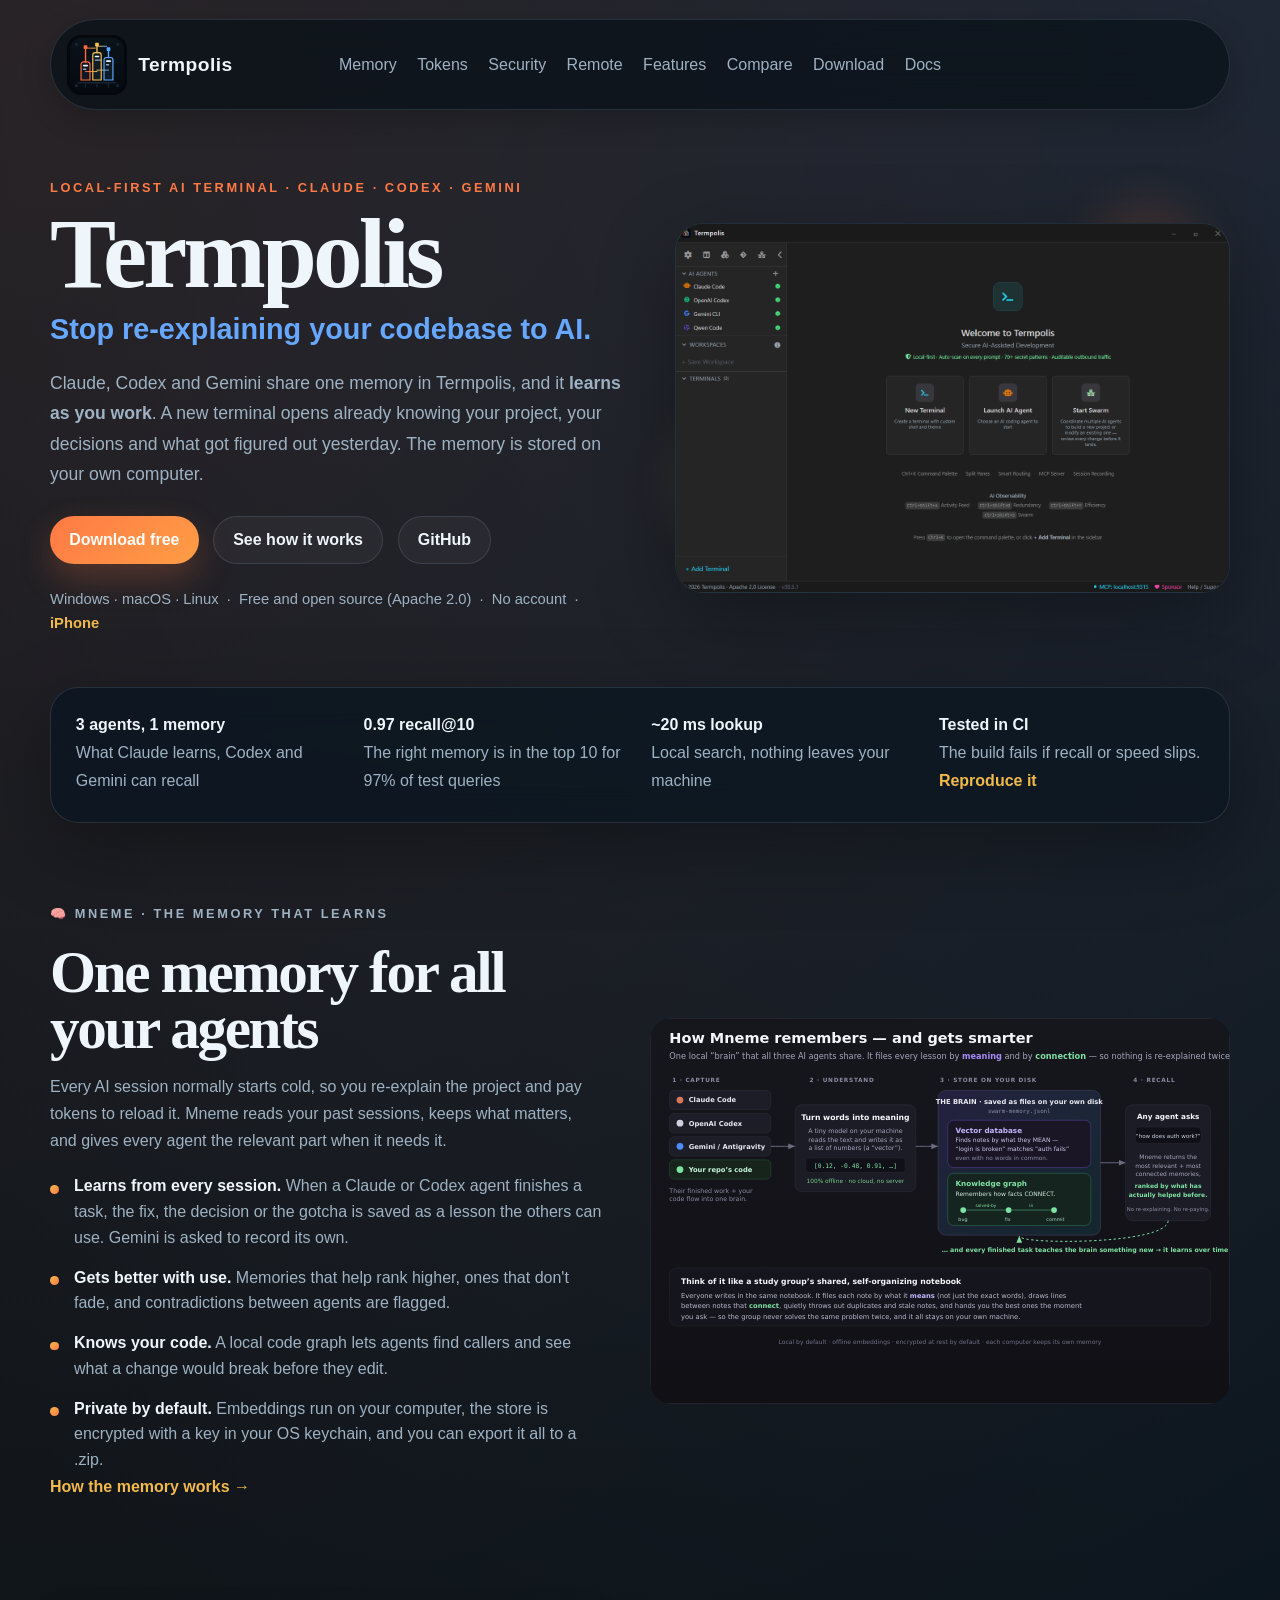
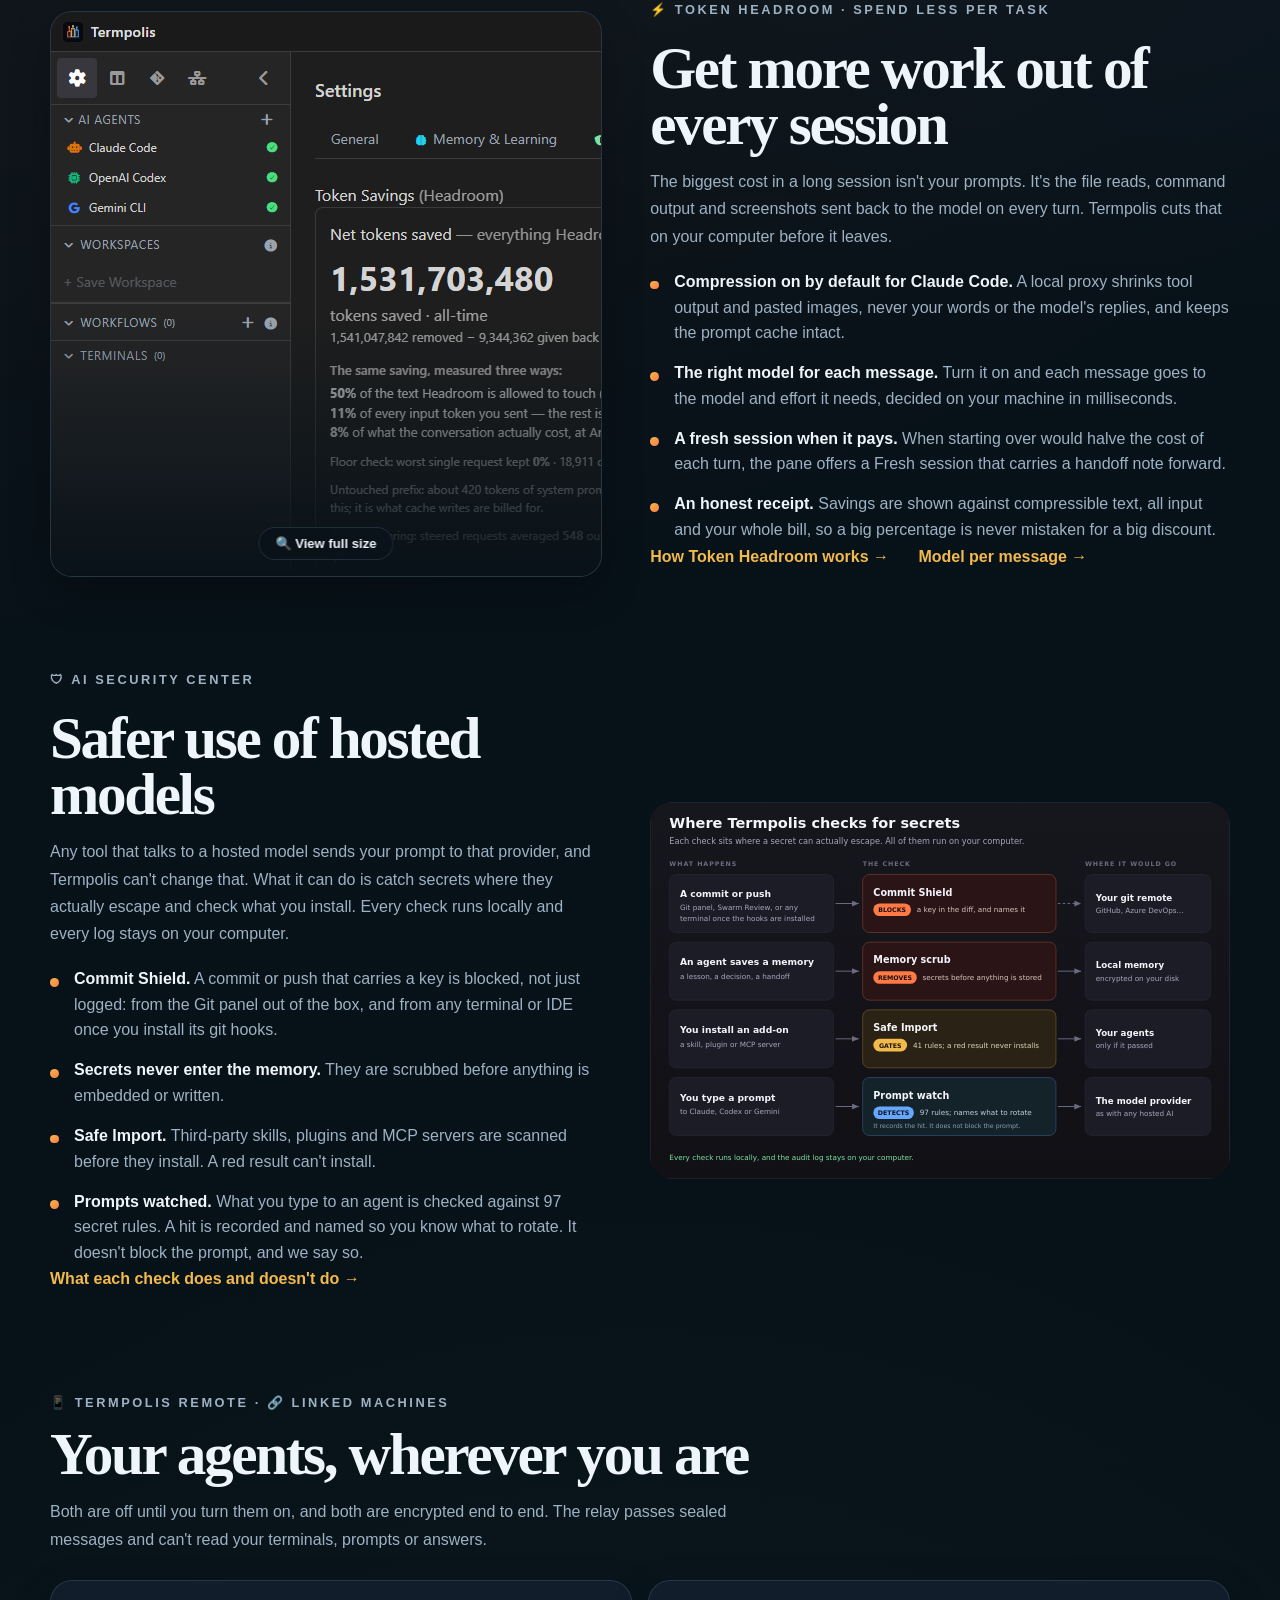
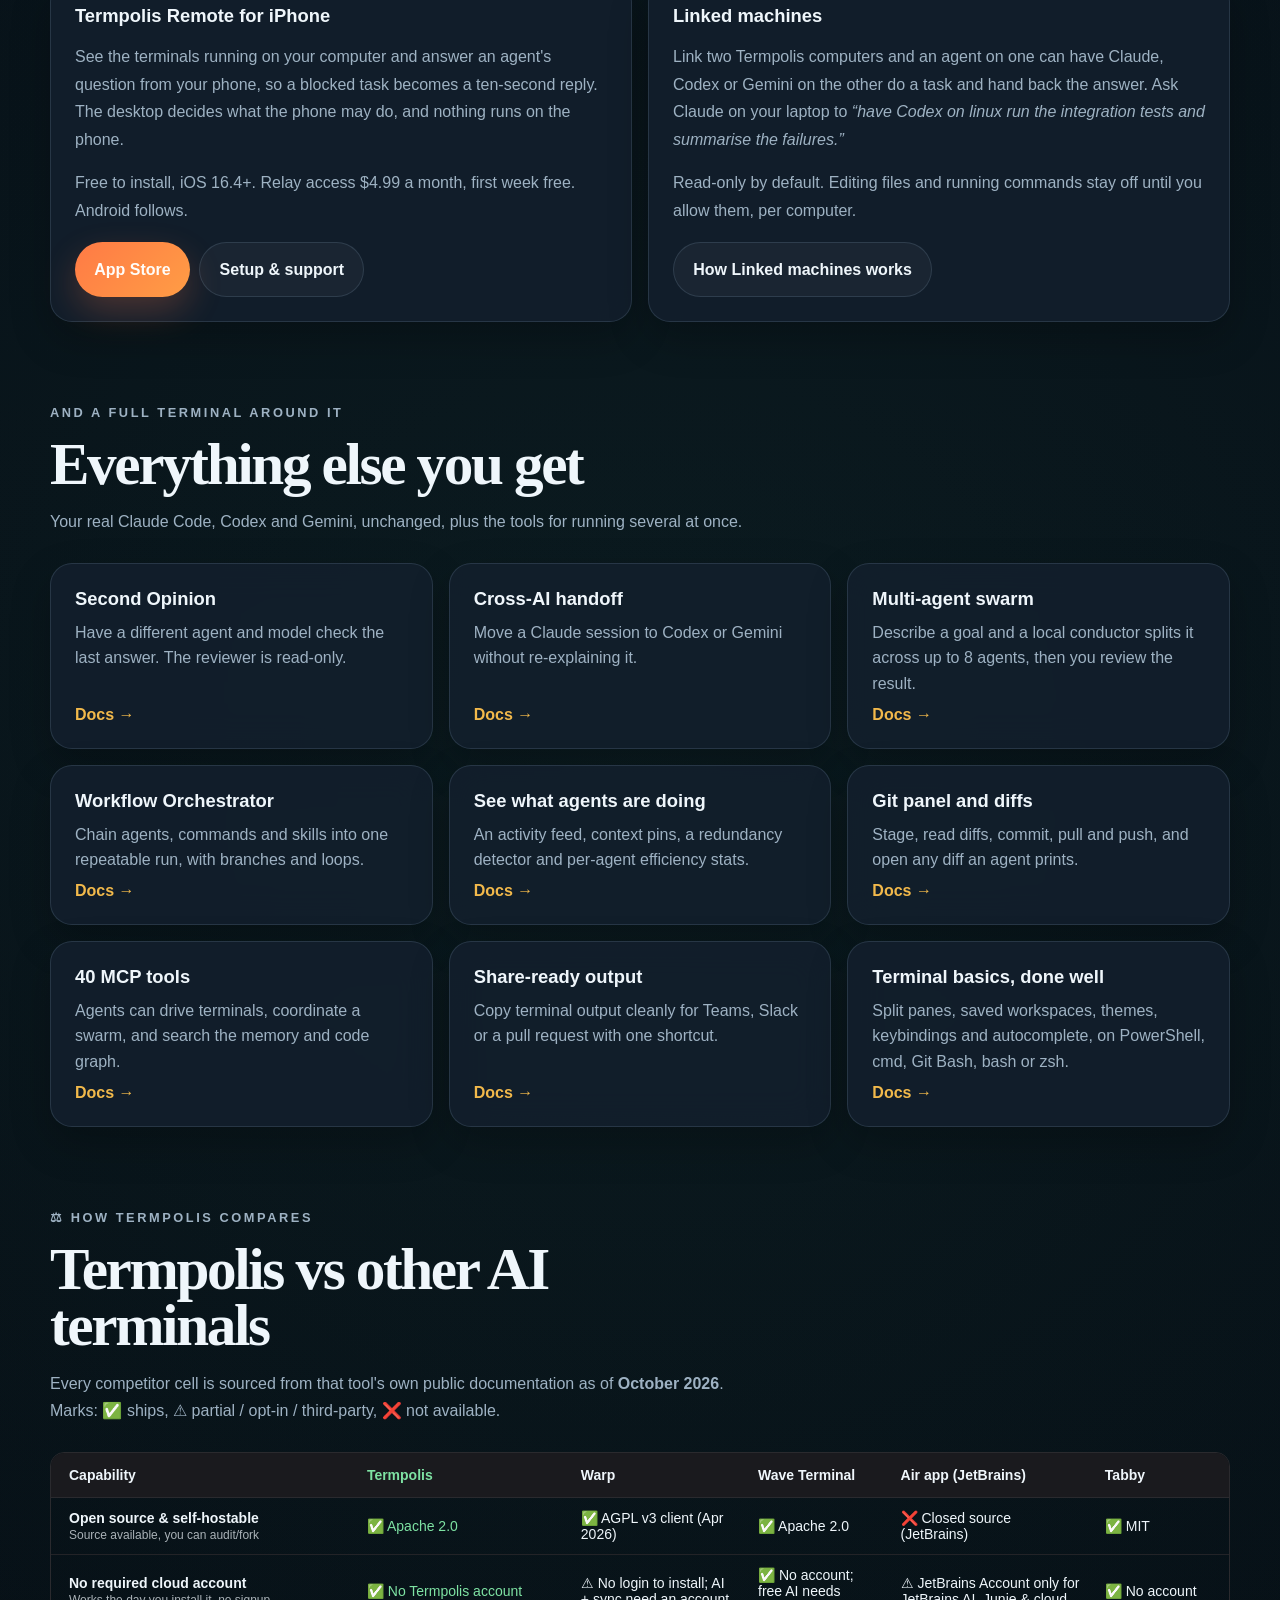
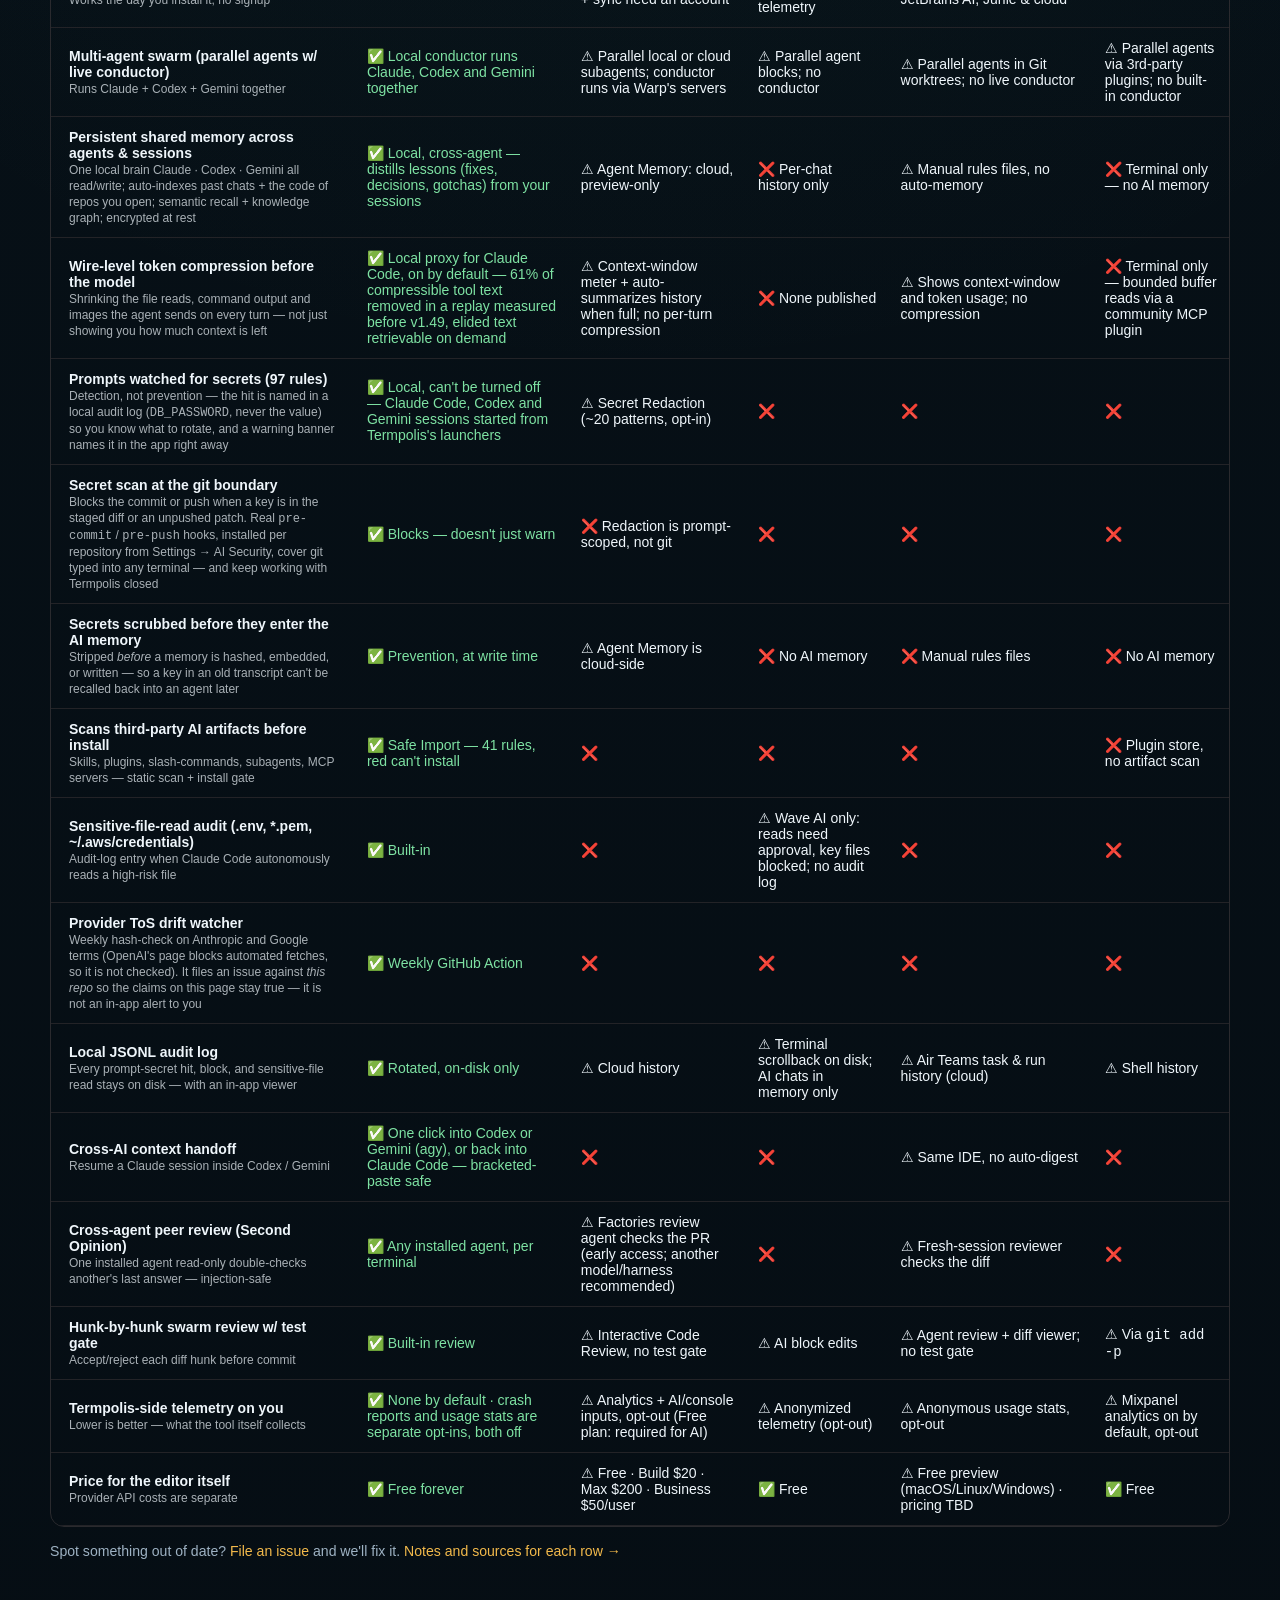
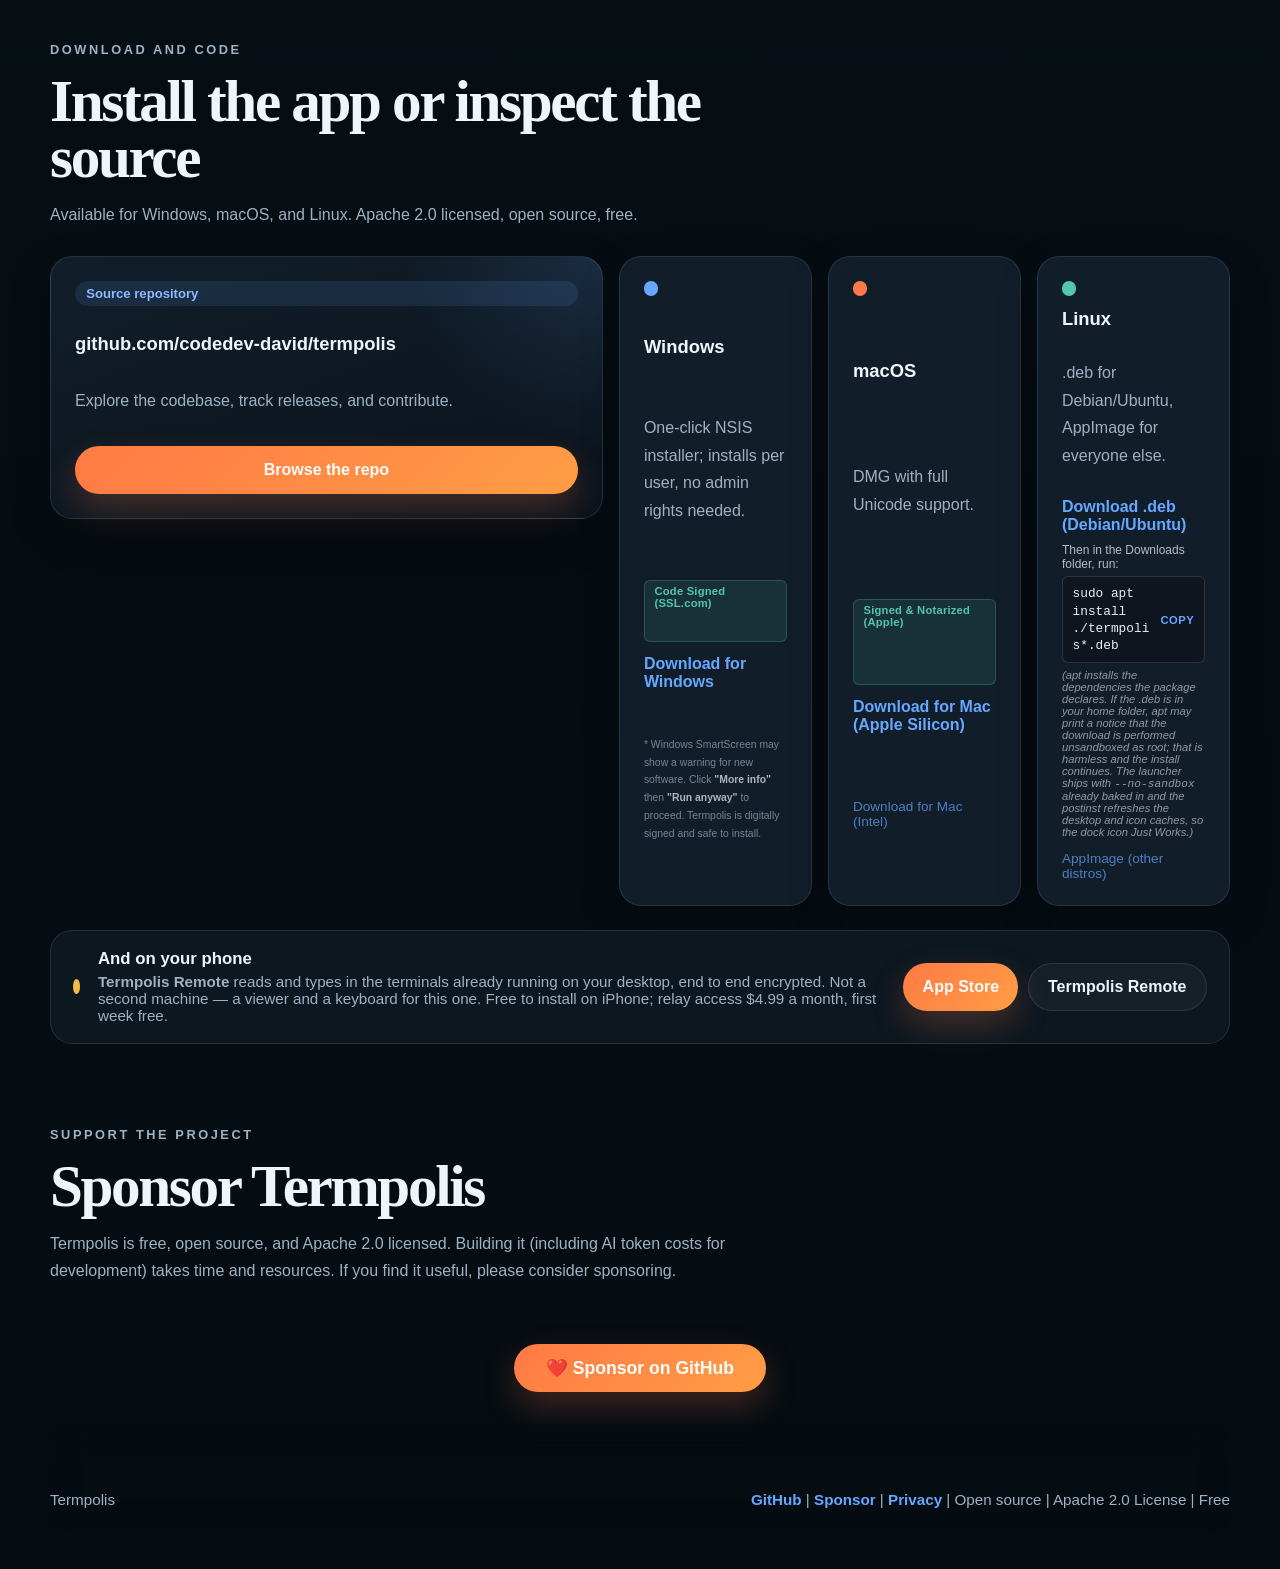
==== index.html @ 949e5d6c "Header: centre the 8 nav links in the pill instead of bunching them right The tight 15px/0.6rem sizi" ====
<!DOCTYPE html>
<html lang="en">
<head>
  <meta charset="UTF-8">
  <meta name="viewport" content="width=device-width, initial-scale=1.0">
  <title>Termpolis — One AI memory that learns, shared by Claude, Codex, and Gemini</title>
  <meta
    name="description"
    content="The local-first multi-agent terminal for Claude, Codex, and Gemini — one shared memory that learns as you work, Second Opinion cross-agent review, and a security perimeter around the hosted-model path. Free for Windows, macOS, and Linux."
  >
  <meta name="keywords" content="AI terminal, multi-agent AI, shared AI memory, agent memory that learns, cross-agent memory, Second Opinion AI review, Claude Code terminal, Codex, Gemini, MCP server, swarm orchestration, AI developer tools, secret scanner, prompt secret detection, commit secret shield, pre-commit secret hook, Safe Import, MCP server scanner, skill supply chain security, local-first AI">
  <meta name="author" content="Termpolis">
  <link rel="canonical" href="https://termpolis.com/">
  <link rel="icon" type="image/svg+xml" href="logo-termpolis-titlebar.svg">
  <link rel="shortcut icon" href="logo-termpolis-titlebar.svg">

  <!-- Open Graph / LinkedIn / Facebook / Discord / Slack -->
  <meta property="og:type" content="website">
  <meta property="og:site_name" content="Termpolis">
  <meta property="og:url" content="https://termpolis.com/">
  <meta property="og:title" content="Termpolis — One AI memory that learns, shared by Claude, Codex, and Gemini">
  <meta property="og:description" content="The local-first multi-agent terminal for Claude, Codex, and Gemini — one shared memory that learns as you work, Second Opinion cross-agent review, and a security perimeter around the hosted-model path. Free for Windows, macOS, and Linux.">
  <meta property="og:image" content="https://termpolis.com/assets/screenshot-welcome.png">
  <meta property="og:image:width" content="1368">
  <meta property="og:image:height" content="912">
  <meta property="og:image:alt" content="Termpolis welcome screen with AI agents, workspaces, and swarm controls.">
  <meta property="og:locale" content="en_US">

  <!-- Twitter / X -->
  <meta name="twitter:card" content="summary_large_image">
  <meta name="twitter:title" content="Termpolis — One AI memory that learns, shared by Claude, Codex, and Gemini">
  <meta name="twitter:description" content="The local-first multi-agent terminal where Claude, Codex, and Gemini share one memory that learns as you work — with Second Opinion cross-agent review and a hosted-model security perimeter.">
  <meta name="twitter:image" content="https://termpolis.com/assets/screenshot-welcome.png">
  <meta name="twitter:image:alt" content="Termpolis welcome screen with AI agents, workspaces, and swarm controls.">

  <!-- Structured data: SoftwareApplication -->
  <script type="application/ld+json">
  {
    "@context": "https://schema.org",
    "@type": "SoftwareApplication",
    "name": "Termpolis",
    "description": "The local-first multi-agent terminal for Claude, Codex, and Gemini: one shared memory brain that learns as you work, Second Opinion cross-agent review, an MCP server, and a security perimeter around the hosted-model path — every Claude, Codex, and Gemini prompt you type watched against 97 secret rules (detection, with the leak named in a local audit log so you know what to rotate), a Commit Shield that blocks a commit or push carrying a key, Safe Import static-scanning third-party skills, plugins and MCP servers before they install, secrets scrubbed out of the AI memory before it is written, and an audit-log entry when Claude Code reads a sensitive file.",
    "url": "https://termpolis.com/",
    "applicationCategory": "DeveloperApplication",
    "operatingSystem": "Windows, macOS, Linux",
    "softwareVersion": "1.59.0",
    "offers": {
      "@type": "Offer",
      "price": "0",
      "priceCurrency": "USD"
    },
    "license": "https://www.apache.org/licenses/LICENSE-2.0",
    "downloadUrl": "https://github.com/codedev-david/termpolis/releases/latest",
    "codeRepository": "https://github.com/codedev-david/termpolis",
    "author": {
      "@type": "Organization",
      "name": "Termpolis"
    },
    "image": "https://termpolis.com/assets/screenshot-welcome.png"
  }
  </script>

  <link rel="stylesheet" href="styles.css?v=20261111a">

  <!-- Cloudflare Web Analytics -->
  <script defer src='https://static.cloudflareinsights.com/beacon.min.js' data-cf-beacon='{"token": "69e1842746294b5bbb72378c748cb522"}'></script>
  <!-- End Cloudflare Web Analytics -->
</head>
<body>
  <div class="page-shell">
    <header class="site-header">
      <a class="brand" href="#top" aria-label="Termpolis home">
        <img class="brand-logo" src="logo-termpolis.svg" alt="Termpolis logo">
        <span class="brand-text">Termpolis</span>
      </a>
      <nav class="site-nav" aria-label="Primary">
        <a href="#memory">Memory</a>
        <a href="#headroom">Tokens</a>
        <a href="#security">Security</a>
        <a href="#remote">Remote</a>
        <a href="#features">Features</a>
        <a href="#compare">Compare</a>
        <a href="#downloads">Download</a>
        <a href="docs.html">Docs</a>
      </nav>
    </header>

    <main id="top">
      <section class="hero reveal">
        <div class="hero-copy">
          <p class="eyebrow">Local-first AI terminal · Claude · Codex · Gemini</p>
          <h1>Termpolis</h1>
          <p class="tagline">Stop re-explaining your codebase to AI.</p>
          <p class="hero-text">
            Claude, Codex and Gemini share one memory in Termpolis, and it <strong>learns as you work</strong>.
            A new terminal opens already knowing your project, your decisions and what got figured out
            yesterday. The memory is stored on your own computer.
          </p>
          <div class="hero-actions">
            <a class="button" href="#downloads">Download free</a>
            <a class="button button-secondary" href="#memory">See how it works</a>
            <a class="button button-ghost" href="https://github.com/codedev-david/termpolis" target="_blank" rel="noreferrer">GitHub</a>
          </div>
          <p class="hero-meta">Windows · macOS · Linux &nbsp;·&nbsp; Free and open source (Apache 2.0) &nbsp;·&nbsp; No account &nbsp;·&nbsp; <a href="#remote">iPhone</a></p>
        </div>

        <div class="hero-visual" aria-hidden="true">
          <div class="orb orb-coral"></div>
          <div class="orb orb-gold"></div>
          <figure class="product-shot hero-shot">
            <img src="assets/screenshot-welcome.png" alt="Termpolis welcome screen with AI agents and swarm.">
          </figure>
        </div>
      </section>

      <section id="proof" class="stats stats-4 reveal" aria-label="Measured results">
        <article>
          <strong>3 agents, 1 memory</strong>
          <span>What Claude learns, Codex and Gemini can recall</span>
        </article>
        <article>
          <strong>0.97 recall@10</strong>
          <span>The right memory is in the top 10 for 97% of test queries</span>
        </article>
        <article>
          <strong>~20&nbsp;ms lookup</strong>
          <span>Local search, nothing leaves your machine</span>
        </article>
        <article>
          <strong>Tested in CI</strong>
          <span>The build fails if recall or speed slips. <a href="docs.html#proof">Reproduce it</a></span>
        </article>
      </section>

      <!-- PILLAR 1: MEMORY -->
      <section id="memory" class="section reveal">
        <div class="pillar">
          <div class="pillar-copy">
            <p class="eyebrow">🧠 Mneme · the memory that learns</p>
            <h2>One memory for all your agents</h2>
            <p>
              Every AI session normally starts cold, so you re-explain the project and pay tokens to
              reload it. Mneme reads your past sessions, keeps what matters, and gives every agent the
              relevant part when it needs it.
            </p>
            <ul class="detail-list">
              <li><strong>Learns from every session.</strong> When a Claude or Codex agent finishes a task, the fix, the decision or the gotcha is saved as a lesson the others can use. Gemini is asked to record its own.</li>
              <li><strong>Gets better with use.</strong> Memories that help rank higher, ones that don't fade, and contradictions between agents are flagged.</li>
              <li><strong>Knows your code.</strong> A local code graph lets agents find callers and see what a change would break before they edit.</li>
              <li><strong>Private by default.</strong> Embeddings run on your computer, the store is encrypted with a key in your OS keychain, and you can export it all to a .zip.</li>
            </ul>
            <p class="read-more"><a href="docs.html#memory">How the memory works &rarr;</a></p>
          </div>
          <figure class="pillar-media">
            <img src="assets/diagram-mneme.svg?v=20261008b" alt="How Mneme works: Claude, Codex and Gemini write to and recall from one local memory that distills lessons from each session." loading="lazy">
          </figure>
        </div>
      </section>

      <!-- PILLAR 2: TOKENS -->
      <section id="headroom" class="section reveal">
        <span id="model-per-message" class="anchor-alias" aria-hidden="true"></span>
        <div class="pillar pillar-flip">
          <div class="pillar-copy">
            <p class="eyebrow">⚡ Token Headroom · spend less per task</p>
            <h2>Get more work out of every session</h2>
            <p>
              The biggest cost in a long session isn't your prompts. It's the file reads, command
              output and screenshots sent back to the model on every turn. Termpolis cuts that on
              your computer before it leaves.
            </p>
            <ul class="detail-list">
              <li><strong>Compression on by default for Claude Code.</strong> A local proxy shrinks tool output and pasted images, never your words or the model's replies, and keeps the prompt cache intact.</li>
              <li><strong>The right model for each message.</strong> Turn it on and each message goes to the model and effort it needs, decided on your machine in milliseconds.</li>
              <li><strong>A fresh session when it pays.</strong> When starting over would halve the cost of each turn, the pane offers a Fresh session that carries a handoff note forward.</li>
              <li><strong>An honest receipt.</strong> Savings are shown against compressible text, all input and your whole bill, so a big percentage is never mistaken for a big discount.</li>
            </ul>
            <p class="read-more"><a href="docs.html#headroom">How Token Headroom works &rarr;</a> &nbsp; <a href="docs.html#choosing-the-model">Model per message &rarr;</a></p>
          </div>
          <figure class="pillar-media">
            <button type="button" class="dashboard-thumb" data-lightbox="assets/screenshot-token-savings.png" data-lightbox-alt="Termpolis Settings, Token Savings: tokens saved, and the same saving stated against compressible text, all input and effective cost." aria-label="Open the Token Savings screenshot full size">
              <img src="assets/screenshot-token-savings.png" width="1368" height="912" loading="lazy" alt="Token Savings settings tab showing tokens saved and the saving stated three ways.">
              <span class="dashboard-thumb-cue" aria-hidden="true">🔍 View full size</span>
            </button>
          </figure>
        </div>
      </section>

      <!-- PILLAR 3: SECURITY -->
      <section id="security" class="section reveal">
        <div class="pillar">
          <div class="pillar-copy">
            <p class="eyebrow">🛡 AI Security Center</p>
            <h2>Safer use of hosted models</h2>
            <p>
              Any tool that talks to a hosted model sends your prompt to that provider, and Termpolis
              can't change that. What it can do is catch secrets where they actually escape and check
              what you install. Every check runs locally and every log stays on your computer.
            </p>
            <ul class="detail-list">
              <li><strong>Commit Shield.</strong> A commit or push that carries a key is blocked, not just logged: from the Git panel out of the box, and from any terminal or IDE once you install its git hooks.</li>
              <li><strong>Secrets never enter the memory.</strong> They are scrubbed before anything is embedded or written.</li>
              <li><strong>Safe Import.</strong> Third-party skills, plugins and MCP servers are scanned before they install. A red result can't install.</li>
              <li><strong>Prompts watched.</strong> What you type to an agent is checked against 97 secret rules. A hit is recorded and named so you know what to rotate. It doesn't block the prompt, and we say so.</li>
            </ul>
            <p class="read-more"><a href="docs.html#security-center">What each check does and doesn't do &rarr;</a></p>
          </div>
          <figure class="pillar-media">
            <img src="assets/diagram-security.svg?v=20261110b" width="1200" height="780" loading="lazy" alt="Where Termpolis checks for secrets: Commit Shield blocks a key in a commit or push, the memory scrub removes secrets before anything is stored, Safe Import gates add-ons before they install, and the prompt watch detects and names a secret in a prompt without blocking it.">
          </figure>
        </div>
      </section>

      <!-- PILLAR 4: REMOTE + LINKED -->
      <section id="remote" class="section reveal">
        <span id="mobile" class="anchor-alias" aria-hidden="true"></span>
        <div class="section-heading">
          <p class="eyebrow">📱 Termpolis Remote · 🔗 Linked machines</p>
          <h2>Your agents, wherever you are</h2>
          <p>
            Both are off until you turn them on, and both are encrypted end to end. The relay passes
            sealed messages and can't read your terminals, prompts or answers.
          </p>
        </div>
        <div class="feature-grid">
          <article class="card">
            <h3>Termpolis Remote for iPhone</h3>
            <p>See the terminals running on your computer and answer an agent's question from your phone, so a blocked task becomes a ten-second reply. The desktop decides what the phone may do, and nothing runs on the phone.</p>
            <p class="mini-note">Free to install, iOS 16.4+. Relay access $4.99 a month, first week free. Android follows.</p>
            <p class="card-actions"><a class="button" href="https://apps.apple.com/us/app/termpolis-r/id6809306362" target="_blank" rel="noreferrer">App Store</a> <a class="button button-secondary" href="/mobile/">Setup &amp; support</a></p>
          </article>
          <article class="card" id="linked">
            <h3>Linked machines</h3>
            <p>Link two Termpolis computers and an agent on one can have Claude, Codex or Gemini on the other do a task and hand back the answer. Ask Claude on your laptop to <em>&ldquo;have Codex on linux run the integration tests and summarise the failures.&rdquo;</em></p>
            <p class="mini-note">Read-only by default. Editing files and running commands stay off until you allow them, per computer.</p>
            <p class="card-actions"><a class="button button-secondary" href="docs.html#linked-machines">How Linked machines works</a></p>
          </article>
        </div>
      </section>

      <!-- EVERYTHING ELSE -->
      <section id="features" class="section reveal">
        <span id="why" class="anchor-alias" aria-hidden="true"></span>
        <div class="section-heading">
          <p class="eyebrow">And a full terminal around it</p>
          <h2>Everything else you get</h2>
          <p>Your real Claude Code, Codex and Gemini, unchanged, plus the tools for running several at once.</p>
        </div>
        <div class="feature-grid feature-grid-3">
          <article class="card" id="second-opinion">
            <h3>Second Opinion</h3>
            <p>Have a different agent and model check the last answer. The reviewer is read-only.</p>
            <a class="card-link" href="docs.html#second-opinion">Docs &rarr;</a>
          </article>
          <article class="card" id="context-handoff">
            <h3>Cross-AI handoff</h3>
            <p>Move a Claude session to Codex or Gemini without re-explaining it.</p>
            <a class="card-link" href="docs.html#context-handoff">Docs &rarr;</a>
          </article>
          <article class="card" id="swarm">
            <h3>Multi-agent swarm</h3>
            <p>Describe a goal and a local conductor splits it across up to 8 agents, then you review the result.</p>
            <a class="card-link" href="docs.html#swarm">Docs &rarr;</a>
          </article>
          <article class="card" id="workflow-orchestrator">
            <h3>Workflow Orchestrator</h3>
            <p>Chain agents, commands and skills into one repeatable run, with branches and loops.</p>
            <a class="card-link" href="docs.html#workflows">Docs &rarr;</a>
          </article>
          <article class="card" id="observability">
            <h3>See what agents are doing</h3>
            <p>An activity feed, context pins, a redundancy detector and per-agent efficiency stats.</p>
            <a class="card-link" href="docs.html#observability-docs">Docs &rarr;</a>
          </article>
          <article class="card" id="git">
            <h3>Git panel and diffs</h3>
            <p>Stage, read diffs, commit, pull and push, and open any diff an agent prints.</p>
            <a class="card-link" href="docs.html#git">Docs &rarr;</a>
          </article>
          <article class="card" id="ai-native">
            <h3>40 MCP tools</h3>
            <p>Agents can drive terminals, coordinate a swarm, and search the memory and code graph.</p>
            <a class="card-link" href="docs.html#mcp">Docs &rarr;</a>
          </article>
          <article class="card" id="share">
            <h3>Share-ready output</h3>
            <p>Copy terminal output cleanly for Teams, Slack or a pull request with one shortcut.</p>
            <a class="card-link" href="docs.html#copy-share">Docs &rarr;</a>
          </article>
          <article class="card" id="workspaces">
            <h3>Terminal basics, done well</h3>
            <p>Split panes, saved workspaces, themes, keybindings and autocomplete, on PowerShell, cmd, Git Bash, bash or zsh.</p>
            <a class="card-link" href="docs.html#workspaces">Docs &rarr;</a>
          </article>
        </div>
      </section>

      <!-- COMPARE -->
      <section id="compare" class="section reveal">
        <div class="section-heading">
          <p class="eyebrow">⚖ How Termpolis compares</p>
          <h2>Termpolis vs other AI terminals</h2>
          <p>
            Every competitor cell is sourced from that tool's own public documentation as of
            <strong>October 2026</strong>. Marks: ✅ ships, ⚠ partial / opt-in / third-party, ❌ not available.
          </p>
        </div>
        <div class="compare-table-wrapper" style="overflow-x:auto;border:1px solid #2a2a2e;border-radius:14px;">
          <table class="compare-table" style="width:100%;border-collapse:collapse;font-size:14px;min-width:880px;">
            <thead>
              <tr style="background:#1a1a1e;text-align:left;">
                <th scope="col" style="padding:14px 18px;border-bottom:1px solid #2a2a2e;">Capability</th>
                <th scope="col" style="padding:14px 12px;border-bottom:1px solid #2a2a2e;color:#7ee2a3;">Termpolis</th>
                <th scope="col" style="padding:14px 12px;border-bottom:1px solid #2a2a2e;">Warp</th>
                <th scope="col" style="padding:14px 12px;border-bottom:1px solid #2a2a2e;">Wave Terminal</th>
                <th scope="col" style="padding:14px 12px;border-bottom:1px solid #2a2a2e;">Air app (JetBrains)</th>
                <th scope="col" style="padding:14px 12px;border-bottom:1px solid #2a2a2e;">Tabby</th>
              </tr>
            </thead>
            <tbody>
              <tr>
                <td style="padding:12px 18px;border-bottom:1px solid #232327;"><strong>Open source &amp; self-hostable</strong><br><span style="opacity:0.7;font-size:12px;">Source available, you can audit/fork</span></td>
                <td style="padding:12px;border-bottom:1px solid #232327;color:#7ee2a3;">✅ Apache 2.0</td>
                <td style="padding:12px;border-bottom:1px solid #232327;">✅ AGPL v3 client (Apr 2026)</td>
                <td style="padding:12px;border-bottom:1px solid #232327;">✅ Apache 2.0</td>
                <td style="padding:12px;border-bottom:1px solid #232327;">❌ Closed source (JetBrains)</td>
                <td style="padding:12px;border-bottom:1px solid #232327;">✅ MIT</td>
              </tr>
              <tr>
                <td style="padding:12px 18px;border-bottom:1px solid #232327;"><strong>No required cloud account</strong><br><span style="opacity:0.7;font-size:12px;">Works the day you install it, no signup</span></td>
                <td style="padding:12px;border-bottom:1px solid #232327;color:#7ee2a3;">✅ No Termpolis account</td>
                <td style="padding:12px;border-bottom:1px solid #232327;">⚠ No login to install; AI + sync need an account</td>
                <td style="padding:12px;border-bottom:1px solid #232327;">✅ No account; free AI needs telemetry</td>
                <td style="padding:12px;border-bottom:1px solid #232327;">⚠ JetBrains Account only for JetBrains AI, Junie &amp; cloud</td>
                <td style="padding:12px;border-bottom:1px solid #232327;">✅ No account</td>
              </tr>
              <tr>
                <td style="padding:12px 18px;border-bottom:1px solid #232327;"><strong>Multi-agent swarm (parallel agents w/ live conductor)</strong><br><span style="opacity:0.7;font-size:12px;">Runs Claude + Codex + Gemini together</span></td>
                <td style="padding:12px;border-bottom:1px solid #232327;color:#7ee2a3;">✅ Local conductor runs Claude, Codex and Gemini together</td>
                <td style="padding:12px;border-bottom:1px solid #232327;">⚠ Parallel local or cloud subagents; conductor runs via Warp's servers</td>
                <td style="padding:12px;border-bottom:1px solid #232327;">⚠ Parallel agent blocks; no conductor</td>
                <td style="padding:12px;border-bottom:1px solid #232327;">⚠ Parallel agents in Git worktrees; no live conductor</td>
                <td style="padding:12px;border-bottom:1px solid #232327;">⚠ Parallel agents via 3rd-party plugins; no built-in conductor</td>
              </tr>
              <tr>
                <td style="padding:12px 18px;border-bottom:1px solid #232327;"><strong>Persistent shared memory across agents &amp; sessions</strong><br><span style="opacity:0.7;font-size:12px;">One local brain Claude · Codex · Gemini all read/write; auto-indexes past chats + the code of repos you open; semantic recall + knowledge graph; encrypted at rest</span></td>
                <td style="padding:12px;border-bottom:1px solid #232327;color:#7ee2a3;">✅ Local, cross-agent — distills lessons (fixes, decisions, gotchas) from your sessions</td>
                <td style="padding:12px;border-bottom:1px solid #232327;">⚠ Agent Memory: cloud, preview-only</td>
                <td style="padding:12px;border-bottom:1px solid #232327;">❌ Per-chat history only</td>
                <td style="padding:12px;border-bottom:1px solid #232327;">⚠ Manual rules files, no auto-memory</td>
                <td style="padding:12px;border-bottom:1px solid #232327;">❌ Terminal only — no AI memory</td>
              </tr>
              <tr>
                <td style="padding:12px 18px;border-bottom:1px solid #232327;"><strong>Wire-level token compression before the model</strong><br><span style="opacity:0.7;font-size:12px;">Shrinking the file reads, command output and images the agent sends on every turn — not just showing you how much context is left</span></td>
                <td style="padding:12px;border-bottom:1px solid #232327;color:#7ee2a3;">✅ Local proxy for Claude Code, on by default — 61% of compressible tool text removed in a replay measured before v1.49, elided text retrievable on demand</td>
                <td style="padding:12px;border-bottom:1px solid #232327;">⚠ Context-window meter + auto-summarizes history when full; no per-turn compression</td>
                <td style="padding:12px;border-bottom:1px solid #232327;">❌ None published</td>
                <td style="padding:12px;border-bottom:1px solid #232327;">⚠ Shows context-window and token usage; no compression</td>
                <td style="padding:12px;border-bottom:1px solid #232327;">❌ Terminal only — bounded buffer reads via a community MCP plugin</td>
              </tr>
              <tr>
                <td style="padding:12px 18px;border-bottom:1px solid #232327;"><strong>Prompts watched for secrets (97 rules)</strong><br><span style="opacity:0.7;font-size:12px;">Detection, not prevention &mdash; the hit is named in a local audit log (<code>DB_PASSWORD</code>, never the value) so you know what to rotate, and a warning banner names it in the app right away</span></td>
                <td style="padding:12px;border-bottom:1px solid #232327;color:#7ee2a3;">✅ Local, can't be turned off — Claude Code, Codex and Gemini sessions started from Termpolis's launchers</td>
                <td style="padding:12px;border-bottom:1px solid #232327;">⚠ Secret Redaction (~20 patterns, opt-in)</td>
                <td style="padding:12px;border-bottom:1px solid #232327;">❌</td>
                <td style="padding:12px;border-bottom:1px solid #232327;">❌</td>
                <td style="padding:12px;border-bottom:1px solid #232327;">❌</td>
              </tr>
              <tr>
                <td style="padding:12px 18px;border-bottom:1px solid #232327;"><strong>Secret scan at the git boundary</strong><br><span style="opacity:0.7;font-size:12px;">Blocks the commit or push when a key is in the staged diff or an unpushed patch. Real <code>pre-commit</code>&nbsp;/&nbsp;<code>pre-push</code> hooks, installed per repository from Settings &rarr; AI Security, cover git typed into any terminal &mdash; and keep working with Termpolis closed</span></td>
                <td style="padding:12px;border-bottom:1px solid #232327;color:#7ee2a3;">✅ Blocks — doesn't just warn</td>
                <td style="padding:12px;border-bottom:1px solid #232327;">❌ Redaction is prompt-scoped, not git</td>
                <td style="padding:12px;border-bottom:1px solid #232327;">❌</td>
                <td style="padding:12px;border-bottom:1px solid #232327;">❌</td>
                <td style="padding:12px;border-bottom:1px solid #232327;">❌</td>
              </tr>
              <tr>
                <td style="padding:12px 18px;border-bottom:1px solid #232327;"><strong>Secrets scrubbed before they enter the AI memory</strong><br><span style="opacity:0.7;font-size:12px;">Stripped <em>before</em> a memory is hashed, embedded, or written &mdash; so a key in an old transcript can't be recalled back into an agent later</span></td>
                <td style="padding:12px;border-bottom:1px solid #232327;color:#7ee2a3;">✅ Prevention, at write time</td>
                <td style="padding:12px;border-bottom:1px solid #232327;">⚠ Agent Memory is cloud-side</td>
                <td style="padding:12px;border-bottom:1px solid #232327;">❌ No AI memory</td>
                <td style="padding:12px;border-bottom:1px solid #232327;">❌ Manual rules files</td>
                <td style="padding:12px;border-bottom:1px solid #232327;">❌ No AI memory</td>
              </tr>
              <tr>
                <td style="padding:12px 18px;border-bottom:1px solid #232327;"><strong>Scans third-party AI artifacts before install</strong><br><span style="opacity:0.7;font-size:12px;">Skills, plugins, slash-commands, subagents, MCP servers — static scan + install gate</span></td>
                <td style="padding:12px;border-bottom:1px solid #232327;color:#7ee2a3;">✅ Safe Import — 41 rules, red can't install</td>
                <td style="padding:12px;border-bottom:1px solid #232327;">❌</td>
                <td style="padding:12px;border-bottom:1px solid #232327;">❌</td>
                <td style="padding:12px;border-bottom:1px solid #232327;">❌</td>
                <td style="padding:12px;border-bottom:1px solid #232327;">❌ Plugin store, no artifact scan</td>
              </tr>
              <tr>
                <td style="padding:12px 18px;border-bottom:1px solid #232327;"><strong>Sensitive-file-read audit (.env, *.pem, ~/.aws/credentials)</strong><br><span style="opacity:0.7;font-size:12px;">Audit-log entry when Claude Code autonomously reads a high-risk file</span></td>
                <td style="padding:12px;border-bottom:1px solid #232327;color:#7ee2a3;">✅ Built-in</td>
                <td style="padding:12px;border-bottom:1px solid #232327;">❌</td>
                <td style="padding:12px;border-bottom:1px solid #232327;">⚠ Wave AI only: reads need approval, key files blocked; no audit log</td>
                <td style="padding:12px;border-bottom:1px solid #232327;">❌</td>
                <td style="padding:12px;border-bottom:1px solid #232327;">❌</td>
              </tr>
              <tr>
                <td style="padding:12px 18px;border-bottom:1px solid #232327;"><strong>Provider ToS drift watcher</strong><br><span style="opacity:0.7;font-size:12px;">Weekly hash-check on Anthropic and Google terms (OpenAI's page blocks automated fetches, so it is not checked). It files an issue against <em>this repo</em> so the claims on this page stay true &mdash; it is not an in-app alert to you</span></td>
                <td style="padding:12px;border-bottom:1px solid #232327;color:#7ee2a3;">✅ Weekly GitHub Action</td>
                <td style="padding:12px;border-bottom:1px solid #232327;">❌</td>
                <td style="padding:12px;border-bottom:1px solid #232327;">❌</td>
                <td style="padding:12px;border-bottom:1px solid #232327;">❌</td>
                <td style="padding:12px;border-bottom:1px solid #232327;">❌</td>
              </tr>
              <tr>
                <td style="padding:12px 18px;border-bottom:1px solid #232327;"><strong>Local JSONL audit log</strong><br><span style="opacity:0.7;font-size:12px;">Every prompt-secret hit, block, and sensitive-file read stays on disk &mdash; with an in-app viewer</span></td>
                <td style="padding:12px;border-bottom:1px solid #232327;color:#7ee2a3;">✅ Rotated, on-disk only</td>
                <td style="padding:12px;border-bottom:1px solid #232327;">⚠ Cloud history</td>
                <td style="padding:12px;border-bottom:1px solid #232327;">⚠ Terminal scrollback on disk; AI chats in memory only</td>
                <td style="padding:12px;border-bottom:1px solid #232327;">⚠ Air Teams task &amp; run history (cloud)</td>
                <td style="padding:12px;border-bottom:1px solid #232327;">⚠ Shell history</td>
              </tr>
              <tr>
                <td style="padding:12px 18px;border-bottom:1px solid #232327;"><strong>Cross-AI context handoff</strong><br><span style="opacity:0.7;font-size:12px;">Resume a Claude session inside Codex / Gemini</span></td>
                <td style="padding:12px;border-bottom:1px solid #232327;color:#7ee2a3;">✅ One click into Codex or Gemini (agy), or back into Claude Code — bracketed-paste safe</td>
                <td style="padding:12px;border-bottom:1px solid #232327;">❌</td>
                <td style="padding:12px;border-bottom:1px solid #232327;">❌</td>
                <td style="padding:12px;border-bottom:1px solid #232327;">⚠ Same IDE, no auto-digest</td>
                <td style="padding:12px;border-bottom:1px solid #232327;">❌</td>
              </tr>
              <tr>
                <td style="padding:12px 18px;border-bottom:1px solid #232327;"><strong>Cross-agent peer review (Second Opinion)</strong><br><span style="opacity:0.7;font-size:12px;">One installed agent read-only double-checks another's last answer — injection-safe</span></td>
                <td style="padding:12px;border-bottom:1px solid #232327;color:#7ee2a3;">✅ Any installed agent, per terminal</td>
                <td style="padding:12px;border-bottom:1px solid #232327;">⚠ Factories review agent checks the PR (early access; another model/harness recommended)</td>
                <td style="padding:12px;border-bottom:1px solid #232327;">❌</td>
                <td style="padding:12px;border-bottom:1px solid #232327;">⚠ Fresh-session reviewer checks the diff</td>
                <td style="padding:12px;border-bottom:1px solid #232327;">❌</td>
              </tr>
              <tr>
                <td style="padding:12px 18px;border-bottom:1px solid #232327;"><strong>Hunk-by-hunk swarm review w/ test gate</strong><br><span style="opacity:0.7;font-size:12px;">Accept/reject each diff hunk before commit</span></td>
                <td style="padding:12px;border-bottom:1px solid #232327;color:#7ee2a3;">✅ Built-in review</td>
                <td style="padding:12px;border-bottom:1px solid #232327;">⚠ Interactive Code Review, no test gate</td>
                <td style="padding:12px;border-bottom:1px solid #232327;">⚠ AI block edits</td>
                <td style="padding:12px;border-bottom:1px solid #232327;">⚠ Agent review + diff viewer; no test gate</td>
                <td style="padding:12px;border-bottom:1px solid #232327;">⚠ Via <code>git add -p</code></td>
              </tr>
              <tr>
                <td style="padding:12px 18px;border-bottom:1px solid #232327;"><strong>Termpolis-side telemetry on you</strong><br><span style="opacity:0.7;font-size:12px;">Lower is better — what the tool itself collects</span></td>
                <td style="padding:12px;border-bottom:1px solid #232327;color:#7ee2a3;">✅ None by default · crash reports and usage stats are separate opt-ins, both off</td>
                <td style="padding:12px;border-bottom:1px solid #232327;">⚠ Analytics + AI/console inputs, opt-out (Free plan: required for AI)</td>
                <td style="padding:12px;border-bottom:1px solid #232327;">⚠ Anonymized telemetry (opt-out)</td>
                <td style="padding:12px;border-bottom:1px solid #232327;">⚠ Anonymous usage stats, opt-out</td>
                <td style="padding:12px;border-bottom:1px solid #232327;">⚠ Mixpanel analytics on by default, opt-out</td>
              </tr>
              <tr>
                <td style="padding:12px 18px;border-bottom:1px solid #232327;"><strong>Price for the editor itself</strong><br><span style="opacity:0.7;font-size:12px;">Provider API costs are separate</span></td>
                <td style="padding:12px;border-bottom:1px solid #232327;color:#7ee2a3;">✅ Free forever</td>
                <td style="padding:12px;border-bottom:1px solid #232327;">⚠ Free · Build $20 · Max $200 · Business $50/user</td>
                <td style="padding:12px;border-bottom:1px solid #232327;">✅ Free</td>
                <td style="padding:12px;border-bottom:1px solid #232327;">⚠ Free preview (macOS/Linux/Windows) · pricing TBD</td>
                <td style="padding:12px;border-bottom:1px solid #232327;">✅ Free</td>
              </tr>
            </tbody>
          </table>
        </div>
        <p class="table-note">
          Spot something out of date? <a href="https://github.com/codedev-david/termpolis/issues/new" target="_blank" rel="noreferrer">File an issue</a> and we'll fix it.
          <a href="docs.html#comparison-notes">Notes and sources for each row &rarr;</a>
        </p>
      </section>

      <!-- DOWNLOADS -->
      <section id="downloads" class="section reveal">
        <div class="section-heading">
          <p class="eyebrow">Download and code</p>
          <h2>Install the app or inspect the source</h2>
          <p>
            Available for Windows, macOS, and Linux. Apache 2.0 licensed, open source, free.
          </p>
        </div>
        <div class="download-layout">
          <article class="repo-card">
            <span class="preview-tag">Source repository</span>
            <h3>github.com/codedev-david/termpolis</h3>
            <p>Explore the codebase, track releases, and contribute.</p>
            <a class="button" href="https://github.com/codedev-david/termpolis" target="_blank" rel="noreferrer">Browse the repo</a>
          </article>
          <div class="download-grid">
            <article class="download-card">
              <span class="platform-dot windows"></span>
              <h3>Windows</h3>
              <p>One-click NSIS installer; installs per user, no admin rights needed.</p>
              <span class="signed-badge">Code Signed (SSL.com)</span>
              <a href="#" data-platform="windows" onclick="downloadRelease('windows', event)">Download for Windows</a>
              <p class="smartscreen-note">* Windows SmartScreen may show a warning for new software. Click <strong>"More info"</strong> then <strong>"Run anyway"</strong> to proceed. Termpolis is digitally signed and safe to install.</p>
            </article>
            <article class="download-card">
              <span class="platform-dot mac"></span>
              <h3>macOS</h3>
              <p>DMG with full Unicode support.</p>
              <span class="signed-badge">Signed &amp; Notarized (Apple)</span>
              <a href="#" data-platform="mac-arm64" onclick="downloadRelease('mac-arm64', event)">Download for Mac (Apple Silicon)</a>
              <a href="#" data-platform="mac-x64" onclick="downloadRelease('mac-x64', event)" class="download-alt">Download for Mac (Intel)</a>
            </article>
            <article class="download-card">
              <span class="platform-dot linux"></span>
              <h3>Linux</h3>
              <p>.deb for Debian/Ubuntu, AppImage for everyone else.</p>
              <a href="#" data-platform="linux-deb" onclick="downloadRelease('linux-deb', event)">Download .deb (Debian/Ubuntu)</a>
              <div class="install-cmd" title="Copy install command">
                <span class="install-cmd-label">Then in the Downloads folder, run:</span>
                <button type="button" class="install-cmd-box" onclick="copyInstallCmd(event)">
                  <code>sudo apt install ./termpolis*.deb</code>
                  <span class="install-cmd-copy" aria-hidden="true">Copy</span>
                </button>
                <span class="install-cmd-note">(apt installs the dependencies the package declares. If the .deb is in your home folder, apt may print a notice that the download is performed unsandboxed as root; that is harmless and the install continues. The launcher ships with <code>--no-sandbox</code> already baked in and the postinst refreshes the desktop and icon caches, so the dock icon Just Works.)</span>
              </div>
              <a href="#" data-platform="linux-appimage" onclick="downloadRelease('linux-appimage', event)" class="download-alt">AppImage (other distros)</a>
            </article>
          </div>
        </div>
        <aside class="companion-strip">
          <span class="platform-dot phone" aria-hidden="true"></span>
          <div>
            <h3>And on your phone</h3>
            <p><strong>Termpolis Remote</strong> reads and types in the terminals already running on
            your desktop, end to end encrypted. Not a second machine &mdash; a viewer and a keyboard
            for this one. Free to install on iPhone; relay access $4.99 a month, first week free.</p>
          </div>
          <div class="strip-actions">
            <a class="button" href="https://apps.apple.com/us/app/termpolis-r/id6809306362" target="_blank" rel="noreferrer">App Store</a>
            <a class="button button-secondary" href="/mobile/">Termpolis Remote</a>
          </div>
        </aside>
      </section>

      <!-- SPONSOR -->
      <section class="section reveal">
        <div class="section-heading">
          <p class="eyebrow">Support the project</p>
          <h2>Sponsor Termpolis</h2>
          <p>
            Termpolis is free, open source, and Apache 2.0 licensed. Building it (including AI token
            costs for development) takes time and resources. If you find it useful, please consider sponsoring.
          </p>
        </div>
        <div style="text-align: center; padding: 2rem 0;">
          <a class="button" href="https://github.com/sponsors/codedev-david" target="_blank" rel="noreferrer" style="font-size: 1.1rem; padding: 0.75rem 2rem;">
            ❤️ Sponsor on GitHub
          </a>
        </div>
      </section>

    </main>

    <footer class="site-footer">
      <p>Termpolis</p>
      <p>
        <a href="https://github.com/codedev-david/termpolis" target="_blank" rel="noreferrer">GitHub</a> |
        <a href="https://github.com/sponsors/codedev-david" target="_blank" rel="noreferrer">Sponsor</a> |
        <a href="privacy.html">Privacy</a> |
        Open source | Apache 2.0 License | Free
      </p>
    </footer>
  </div>

  <script src="script.js?v=20260704"></script>
  <script src="lightbox.js"></script>
</body>
</html>
---- styles.css ----
:root {
  --bg: #071118;
  --bg-alt: #0c1720;
  --surface: rgba(15, 26, 36, 0.86);
  --surface-strong: rgba(18, 31, 43, 0.96);
  --surface-soft: rgba(23, 40, 55, 0.78);
  --text: #eff6fb;
  --muted: #9eb2c3;
  --line: rgba(157, 188, 214, 0.16);
  --shadow: 0 24px 80px rgba(0, 0, 0, 0.32);
  --coral: #ff7a45;
  --gold: #f2b94b;
  --mint: #54c6a9;
  --sky: #66a7ff;
  --radius-lg: 28px;
  --radius-md: 22px;
  --radius-sm: 14px;
  --max-width: 1180px;
}

*,
*::before,
*::after {
  box-sizing: border-box;
}

html {
  scroll-behavior: smooth;
}

body {
  margin: 0;
  min-width: 320px;
  font-family: "Aptos", "Segoe UI Variable Display", "Trebuchet MS", sans-serif;
  color: var(--text);
  background:
    radial-gradient(circle at top left, rgba(255, 122, 69, 0.12), transparent 28%),
    radial-gradient(circle at top right, rgba(102, 167, 255, 0.11), transparent 24%),
    radial-gradient(circle at center, rgba(84, 198, 169, 0.06), transparent 30%),
    linear-gradient(180deg, #08121a 0%, var(--bg) 45%, #050c12 100%);
}

a {
  color: inherit;
  text-decoration: none;
}

button,
input {
  font: inherit;
}

.page-shell {
  width: min(calc(100% - 2rem), var(--max-width));
  margin: 0 auto;
  padding: 1.2rem 0 2.5rem;
}

.site-header,
.site-footer,
.stats,
.card,
.workspace-card,
.platform-card,
.preview-card,
.repo-card,
.download-card,
.product-shot {
  backdrop-filter: blur(18px);
  -webkit-backdrop-filter: blur(18px);
}

.site-header {
  position: sticky;
  top: 1rem;
  z-index: 10;
  display: flex;
  align-items: center;
  justify-content: space-between;
  gap: 1rem;
  margin-bottom: 2.4rem;
  padding: 0.9rem 1rem;
  border: 1px solid var(--line);
  border-radius: 999px;
  background: rgba(10, 18, 26, 0.76);
  box-shadow: 0 10px 30px rgba(0, 0, 0, 0.2);
}

.brand {
  display: inline-flex;
  align-items: center;
  gap: 0.7rem;
  font-weight: 700;
  letter-spacing: 0.03em;
  flex: 0 0 auto; /* the brand never shrinks — the nav absorbs the slack instead */
}

.brand-logo {
  width: 3.75rem;
  height: 3.75rem;
  flex: 0 0 auto;
}

.brand-text {
  color: var(--text);
  font-size: 1.2rem;
}

/* The header pill (border-radius: 999px, capped by --max-width: 1180px) carries the brand +
   12 nav links. The "View GitHub" button used to sit here too and crowded the row so its tail
   (Downloads, Docs) hid under the button — the "cut off" symptom; it now lives in the hero
   actions next to Sponsor, which frees the row. Two layers still keep the nav honest at any width:
     1. `.site-header .site-nav` (below) trims the nav's type + gaps so all 12 links fit with
        room to spare down to ~990px — every normal desktop/laptop caps the header at 1180px.
     2. Narrower/scaled displays fall back to `min-width: 0` + `overflow-x: auto` (nav scrolls
        inside the pill); script.js fades the right edge so it reads as "scroll for more →".
   The brand stays `flex: 0 0 auto`, so it never shrinks. */
.site-nav {
  display: flex;
  flex-wrap: nowrap;
  /* THE FIX. A flex item's default `min-width: auto` floors it at its min-content width,
     so a nowrap nav physically cannot shrink — the surplus had to overflow the pill. This
     removes the floor (flex-shrink is already 1), so the nav gives ground first.
     Deliberately NOT `flex: 1 1 auto` + `justify-content`, which would make the nav GROW
     and bunch its links to one side — the header's `space-between` spacing must not change. */
  min-width: 0;
  gap: clamp(0.45rem, 0.75vw, 1.2rem);
  white-space: nowrap;
  color: var(--muted);
  overflow-x: auto;
  scrollbar-width: none; /* Firefox */
}

/* Reclaim ~55px so all 12 links clear the "View GitHub" button at the 1180px cap.
   Scoped to the pill; the docs-page header (.docs-header .site-nav) wraps and is left alone. */
.site-header .site-nav {
  font-size: 0.9375rem;                 /* 15px — one subtle step below the 16px brand + button */
  gap: clamp(0.35rem, 0.55vw, 0.6rem);  /* capped so big monitors don't re-inflate the gaps past the pill */
}

/* Since the 2026-11 homepage restructure the pill carries only 8 links, so the tight sizing
   above left them bunched against the right edge. On desktop (the nav is hidden at <=960px)
   centre the nav in the pill: equal 1fr side columns put it in the true middle, and the brand
   column never drops below the brand's own width, so a narrow window shifts the nav right
   instead of overlapping the logo. */
@media (min-width: 961px) {
  .site-header {
    display: grid;
    grid-template-columns: minmax(max-content, 1fr) auto minmax(0, 1fr);
  }

  .site-header .brand {
    justify-self: start;   /* keep the link's hit area the size of the logo + name */
  }

  .site-header .site-nav {
    justify-self: center;
    max-width: 100%;
    font-size: 1rem;
    gap: clamp(0.9rem, 1.6vw, 1.75rem);
  }
}

/* Below ~1200px (incl. common laptop widths under 125–150% display scaling) the pill can't
   hold all 12 links, so it scrolls internally. Fade the right edge — unless already scrolled
   to the end — so the cut-off reads as "scroll for more →" rather than a broken clip.
   `.is-overflowing` / `.is-scroll-end` are toggled in script.js; no fade when the row fits. */
.site-header .site-nav.is-overflowing:not(.is-scroll-end) {
  -webkit-mask-image: linear-gradient(to right, #000 calc(100% - 2rem), transparent);
          mask-image: linear-gradient(to right, #000 calc(100% - 2rem), transparent);
}

.site-nav::-webkit-scrollbar {
  display: none; /* Chrome/Safari — scroll without reserving scrollbar height in the pill */
}

.site-nav a:hover,
.site-nav a:focus-visible {
  color: var(--text);
}

.hero {
  display: grid;
  grid-template-columns: minmax(0, 1.02fr) minmax(0, 0.98fr);
  gap: 3rem;
  align-items: center;
  padding: 2rem 0 2.2rem;
}

.eyebrow {
  margin: 0 0 0.75rem;
  color: var(--coral);
  font-size: 0.8rem;
  font-weight: 800;
  letter-spacing: 0.2em;
  text-transform: uppercase;
}

h1,
h2,
h3,
.tagline {
  margin: 0;
}

h1,
h2 {
  font-family: Georgia, "Times New Roman", serif;
  line-height: 0.95;
  letter-spacing: -0.04em;
}

h1 {
  font-size: clamp(3.3rem, 10vw, 6.2rem);
}

h2 {
  font-size: clamp(2.2rem, 5vw, 3.7rem);
}

h3 {
  font-size: 1.15rem;
}

.tagline {
  margin-top: 0.7rem;
  color: var(--sky);
  font-size: clamp(1.15rem, 2.6vw, 1.8rem);
  font-weight: 700;
}

.hero-text,
.section-heading p,
.card p,
.split-copy p,
.workspace-card p,
.platform-card p,
.preview-card p,
.repo-card p,
.download-card p,
.site-footer,
.hero-points,
.detail-list,
.mini-note,
.stats span {
  color: var(--muted);
  line-height: 1.72;
}

.hero-text {
  max-width: 36rem;
  margin: 1.4rem 0 0;
  font-size: 1.1rem;
}

.hero-actions {
  display: flex;
  flex-wrap: wrap;
  gap: 0.9rem;
  margin: 1.7rem 0 1.5rem;
}

.button {
  display: inline-flex;
  align-items: center;
  justify-content: center;
  white-space: nowrap;
  min-height: 3rem;
  padding: 0.8rem 1.2rem;
  border: 0;
  border-radius: 999px;
  background: linear-gradient(135deg, var(--coral), #ff9d45);
  color: #fffdfa;
  font-weight: 700;
  cursor: pointer;
  box-shadow: 0 14px 34px rgba(255, 122, 69, 0.24);
}

.button:hover,
.button:focus-visible {
  transform: translateY(-1px);
}

.button-secondary,
.button-ghost {
  background: rgba(255, 255, 255, 0.04);
  color: var(--text);
  box-shadow: none;
  border: 1px solid var(--line);
}

.button-sponsor {
  background: linear-gradient(135deg, #ea4aaa, #bf3d8e);
  color: #fff;
  box-shadow: 0 10px 30px rgba(234, 74, 170, 0.30);
  border: 0;
}

.button-sponsor:hover,
.button-sponsor:focus-visible {
  filter: brightness(1.05);
  transform: translateY(-1px);
}

.free-forever {
  max-width: 36rem;
  margin: 1rem 0 0;
  padding: 0.75rem 1rem;
  border-radius: 12px;
  background: rgba(74, 222, 128, 0.08);
  border: 1px solid rgba(74, 222, 128, 0.35);
  color: var(--text);
  font-size: 0.98rem;
  line-height: 1.55;
}

.free-forever a {
  color: #ea4aaa;
  font-weight: 700;
  text-decoration: none;
}

.free-forever a:hover,
.free-forever a:focus-visible {
  text-decoration: underline;
}

.free-forever-pill {
  display: inline-block;
  padding: 0.18rem 0.65rem;
  margin-right: 0.55rem;
  border-radius: 999px;
  background: #22c55e;
  color: #0b1411;
  font-weight: 800;
  font-size: 0.78rem;
  letter-spacing: 0.04em;
  text-transform: uppercase;
  vertical-align: 1px;
}

.hero-points,
.detail-list {
  display: grid;
  gap: 0.9rem;
  padding: 0;
  margin: 0;
  list-style: none;
}

.hero-points li,
.detail-list li {
  position: relative;
  padding-left: 1.5rem;
}

.hero-points li::before,
.detail-list li::before {
  content: "";
  position: absolute;
  top: 0.72rem;
  left: 0;
  width: 0.55rem;
  height: 0.55rem;
  border-radius: 50%;
  background: linear-gradient(135deg, var(--gold), var(--coral));
}

.hero-visual {
  position: relative;
  min-height: 0;
}

.orb {
  position: absolute;
  border-radius: 50%;
  filter: blur(18px);
}

.orb-coral {
  top: -1.5rem;
  right: 1.2rem;
  width: 8rem;
  height: 8rem;
  background: rgba(255, 122, 69, 0.12);
}

.orb-gold {
  bottom: 2rem;
  left: -0.5rem;
  width: 10rem;
  height: 10rem;
  background: rgba(242, 185, 75, 0.08);
}

.mini-title,
.stats strong {
  margin: 0;
  font-weight: 700;
  color: var(--text);
}

.product-shot {
  margin: 0;
  overflow: hidden;
  border: 1px solid rgba(157, 188, 214, 0.14);
  border-radius: var(--radius-lg);
  background:
    linear-gradient(180deg, rgba(17, 29, 40, 0.98), rgba(11, 20, 29, 0.96));
  box-shadow: var(--shadow);
}

.product-shot img {
  display: block;
  width: 100%;
  height: auto;
}

.product-shot video {
  display: block;
  width: 100%;
  height: auto;
  background: #050a10;
}

.hero-shot {
  position: relative;
}

.hero-shot img {
  height: auto;
  object-fit: contain;
  object-position: left top;
  background: transparent;
}

.stats {
  display: grid;
  grid-template-columns: repeat(3, minmax(0, 1fr));
  gap: 1rem;
  padding: 1.35rem;
  margin: 1rem 0 0;
  border: 1px solid var(--line);
  border-radius: var(--radius-lg);
  background: rgba(13, 23, 33, 0.88);
  box-shadow: var(--shadow);
}

.stats article {
  display: grid;
  gap: 0.35rem;
  padding: 0.4rem 0.2rem;
}

.section {
  padding: 5rem 0 0;
}

.section-heading {
  max-width: 44rem;
  margin-bottom: 1.7rem;
}

.feature-grid,
.platform-row,
.shell-grid,
.preview-grid,
.download-grid,
.download-layout,
.feature-media-grid,
.shortcut-strip,
.utility-strip {
  display: grid;
  gap: 1rem;
}

.feature-grid {
  grid-template-columns: repeat(2, minmax(0, 1fr));
}

.feature-media-grid {
  grid-template-columns: repeat(2, minmax(0, 1fr));
  margin-top: 1rem;
  align-items: start;
}

.card,
.workspace-card,
.platform-card,
.preview-card,
.repo-card,
.download-card {
  padding: 1.5rem;
  border: 1px solid var(--line);
  border-radius: var(--radius-md);
  background: var(--surface-strong);
  box-shadow: 0 16px 40px rgba(0, 0, 0, 0.24);
  /* Let cards shrink inside a grid/flex track on narrow screens instead
     of forcing a min-content width that overflows the page. */
  min-width: 0;
}

/* Long inline code tokens (e.g. GOOGLE_CLOUD_PROJECT) have no natural
   break points — allow them to wrap so they never push the page wider
   than the viewport on small screens. */
code {
  overflow-wrap: anywhere;
}

.split {
  display: grid;
  grid-template-columns: minmax(0, 0.9fr) minmax(0, 1.1fr);
  gap: 2rem;
  align-items: start;
}

.split-copy {
  padding-top: 0.8rem;
}

.workspace-board {
  display: grid;
  gap: 1rem;
}

.workspace-label,
.preview-tag {
  display: inline-block;
  margin-bottom: 0.7rem;
  padding: 0.3rem 0.7rem;
  border-radius: 999px;
  background: rgba(102, 167, 255, 0.12);
  color: #8eb8ff;
  font-size: 0.82rem;
  font-weight: 700;
}

.platform-row {
  grid-template-columns: repeat(3, minmax(0, 1fr));
}

.shell-grid {
  grid-template-columns: repeat(3, minmax(0, 1fr));
}

.preview-grid {
  grid-template-columns: 1.5fr 1fr 1fr;
}

.preview-card {
  min-height: 15rem;
  display: flex;
  flex-direction: column;
  justify-content: flex-end;
  background:
    linear-gradient(160deg, rgba(18, 31, 43, 0.96), rgba(11, 20, 29, 0.94)),
    linear-gradient(135deg, rgba(84, 198, 169, 0.06), rgba(255, 122, 69, 0.06));
}

.preview-large {
  min-height: 22rem;
}

.workspace-shot {
  margin-top: 0.25rem;
}

.demo-shot {
  overflow: hidden;
}

.screenshot-card {
  padding: 0;
}

.screenshot-card img {
  width: 100%;
  height: 100%;
  object-fit: cover;
}

.download-layout {
  grid-template-columns: minmax(0, 0.95fr) minmax(0, 1.05fr);
  align-items: start;
}

.repo-card {
  display: grid;
  gap: 1rem;
  background:
    radial-gradient(circle at top right, rgba(102, 167, 255, 0.14), transparent 32%),
    linear-gradient(160deg, rgba(18, 31, 43, 0.96), rgba(11, 20, 29, 0.94));
}

.download-grid {
  grid-template-columns: repeat(3, minmax(0, 1fr));
}

.download-card {
  display: grid;
  gap: 0.8rem;
}

.download-card a,
.site-footer a {
  color: var(--sky);
  font-weight: 700;
}

.download-card a[aria-disabled="true"] {
  opacity: 0.72;
}

.download-card a.download-alt {
  font-weight: 500;
  font-size: 0.85em;
  opacity: 0.7;
}

.download-card a.download-alt:hover {
  opacity: 1;
}

.install-cmd {
  display: flex;
  flex-direction: column;
  gap: 0.35rem;
  margin-top: -0.25rem;
}

.install-cmd-label {
  font-size: 0.75rem;
  color: rgba(255, 255, 255, 0.7);
  font-weight: 500;
}

.install-cmd-box {
  appearance: none;
  background: rgba(15, 20, 30, 0.85);
  border: 1px solid rgba(255, 255, 255, 0.12);
  border-radius: 6px;
  padding: 0.5rem 0.6rem;
  display: flex;
  align-items: center;
  justify-content: space-between;
  gap: 0.5rem;
  cursor: pointer;
  text-align: left;
  color: #d4d4d4;
  transition: border-color 0.15s ease, background 0.15s ease;
  width: 100%;
  min-width: 0;
  overflow: hidden;
  box-sizing: border-box;
}

.install-cmd-box:hover {
  border-color: var(--sky);
  background: rgba(15, 20, 30, 1);
}

.install-cmd-box code {
  font-family: ui-monospace, "SF Mono", Menlo, Consolas, monospace;
  font-size: 0.8rem;
  color: #e8f0ff;
  background: transparent;
  padding: 0;
  overflow-wrap: anywhere;
  word-break: break-word;
  white-space: normal;
  flex: 1 1 auto;
  min-width: 0;
  line-height: 1.35;
}

.install-cmd-copy {
  font-size: 0.7rem;
  text-transform: uppercase;
  letter-spacing: 0.05em;
  color: var(--sky);
  font-weight: 700;
  flex-shrink: 0;
}

.install-cmd-box.copied .install-cmd-copy {
  color: #4ade80;
}

.install-cmd-note {
  font-size: 0.7rem;
  color: rgba(255, 255, 255, 0.55);
  font-style: italic;
}

.shortcut-strip {
  grid-template-columns: repeat(2, minmax(0, 1fr));
  margin-top: 1rem;
}

.utility-strip {
  grid-template-columns: repeat(2, minmax(0, 1fr));
  margin-top: 1rem;
}

.shortcut-card {
  display: grid;
  gap: 0.35rem;
  padding: 1.2rem 1.3rem;
  border: 1px solid var(--line);
  border-radius: var(--radius-md);
  background: var(--surface-soft);
  box-shadow: 0 16px 40px rgba(0, 0, 0, 0.18);
}

.shortcut-card strong {
  color: var(--text);
}

.shortcut-card span {
  color: var(--muted);
  line-height: 1.6;
}

.platform-dot {
  width: 0.9rem;
  height: 0.9rem;
  border-radius: 50%;
  display: inline-block;
}

.platform-dot.windows {
  background: var(--sky);
}

.platform-dot.mac {
  background: var(--coral);
}

.platform-dot.linux {
  background: var(--mint);
}

.platform-dot.phone {
  background: var(--gold);
}

/* The git strip's dot is the amber "you have work waiting" mark the section describes,
   so it pulses the way the real one does. Motion is decorative here and nothing depends
   on it, so it stops entirely under prefers-reduced-motion. */
.platform-dot.git {
  background: var(--gold);
  animation: git-dot-pulse 2s ease-in-out infinite;
}

@keyframes git-dot-pulse {
  0%, 100% { opacity: 1; box-shadow: 0 0 0 0 rgba(242, 185, 75, 0.45); }
  50% { opacity: 0.72; box-shadow: 0 0 0 5px rgba(242, 185, 75, 0); }
}

@media (prefers-reduced-motion: reduce) {
  .platform-dot.git { animation: none; }
}

.companion-strip {
  display: flex;
  align-items: center;
  gap: 1.1rem;
  margin-top: 1.5rem;
  padding: 1.15rem 1.4rem;
  border: 1px solid var(--line);
  border-radius: var(--radius-md);
  background: var(--surface);
  backdrop-filter: blur(18px);
  -webkit-backdrop-filter: blur(18px);
}

.companion-strip h3 {
  margin: 0 0 0.25rem;
  font-size: 1.05rem;
}

.companion-strip p {
  margin: 0;
  color: var(--muted);
  font-size: 0.95rem;
}

.companion-strip .button {
  margin-left: auto;
  white-space: nowrap;
}

/* Two buttons in one strip: `margin-left: auto` on each would split the free
   space between them and strand the first in the middle. The pair travels as a
   unit instead, and only the unit gets the auto margin. */
.companion-strip .strip-actions {
  margin-left: auto;
  display: flex;
  gap: 0.6rem;
  flex-wrap: wrap;
  flex-shrink: 0;
}

.companion-strip .strip-actions .button {
  margin-left: 0;
}

@media (max-width: 640px) {
  .companion-strip {
    flex-wrap: wrap;
  }

  .companion-strip .button {
    margin-left: 0;
    width: 100%;
    text-align: center;
  }

  .companion-strip .strip-actions {
    margin-left: 0;
    width: 100%;
  }
}

.smartscreen-note {
  font-size: 0.65rem !important;
  color: var(--muted) !important;
  opacity: 0.7;
  line-height: 1.4;
  margin-top: 0.3rem;
}

.smartscreen-note strong {
  color: var(--text);
}

/* Version marker inside a card heading — "what's new here", without shouting over the title. */
.badge-new {
  display: inline-block;
  vertical-align: middle;
  margin-left: 0.45rem;
  font-size: 0.62rem;
  font-weight: 700;
  letter-spacing: 0.06em;
  text-transform: uppercase;
  padding: 0.15rem 0.45rem;
  border-radius: 999px;
  background: rgba(102, 167, 255, 0.13);
  color: var(--sky);
  border: 1px solid rgba(102, 167, 255, 0.28);
  white-space: nowrap;
}

.signed-badge {
  display: inline-block;
  font-size: 0.7rem;
  font-weight: 600;
  letter-spacing: 0.02em;
  padding: 0.25rem 0.6rem;
  border-radius: 6px;
  background: rgba(84, 198, 169, 0.12);
  color: var(--mint);
  border: 1px solid rgba(84, 198, 169, 0.25);
}

.site-footer {
  display: flex;
  justify-content: space-between;
  gap: 1rem;
  padding: 3rem 0 0.2rem;
  font-size: 0.95rem;
}

.sr-only {
  position: absolute;
  width: 1px;
  height: 1px;
  padding: 0;
  margin: -1px;
  overflow: hidden;
  clip: rect(0, 0, 0, 0);
  white-space: nowrap;
  border: 0;
}

.reveal {
  opacity: 0;
  transform: translateY(18px);
  transition: opacity 600ms ease, transform 600ms ease;
}

.reveal.is-visible {
  opacity: 1;
  transform: translateY(0);
}

@media (prefers-reduced-motion: reduce) {
  html {
    scroll-behavior: auto;
  }

  .reveal {
    opacity: 1;
    transform: none;
    transition: none;
  }

  .button:hover,
  .button:focus-visible {
    transform: none;
  }
}

@media (max-width: 960px) {
  .site-header,
  .hero,
  .split,
  .stats,
  .platform-row,
  .shell-grid,
  .feature-grid,
  .preview-grid,
  .download-grid,
  .download-layout,
  .feature-media-grid,
  .shortcut-strip,
  .utility-strip {
    /* minmax(0, 1fr) — not bare 1fr (= minmax(auto,1fr)) — so a single
       column can shrink below its content's min-content and never blow
       out the page width on narrow screens. */
    grid-template-columns: minmax(0, 1fr);
  }

  .site-header {
    border-radius: 1.4rem;
  }

  .site-nav {
    display: none;
  }

  .hero {
    gap: 2rem;
    padding-top: 1.3rem;
  }

  .hero-visual {
    min-height: auto;
  }

}

@media (max-width: 640px) {
  .page-shell {
    width: min(calc(100% - 1.1rem), var(--max-width));
  }

  .site-header {
    padding: 0.9rem;
  }

  .brand-logo {
    width: 2.5rem;
    height: 2.5rem;
  }

  .brand-text {
    font-size: 1rem;
  }

  .button,
  .button-secondary,
  .button-ghost {
    width: 100%;
  }

  .hero-actions {
    flex-direction: column;
  }

  .preview-large {
    min-height: 16rem;
  }

  .site-footer {
    flex-direction: column;
    padding-top: 2rem;
  }
}

/* ---- Clickable dashboard preview + lightbox modal --------------- */
/* The Memory & Learning dashboard shot is a very tall full-page
   capture. Inline at full height it dominated the page ("huge gap"
   on scroll), so it renders as a cropped, responsive thumbnail that
   opens the full image in a lightbox (see lightbox.js). */

.dashboard-preview {
  max-width: 940px;
  margin: 34px auto 0;
}

.dashboard-thumb {
  position: relative;
  display: block;
  width: 100%;
  padding: 0;
  overflow: hidden;
  border: 1px solid var(--line);
  border-radius: var(--radius-md);
  background: var(--surface-strong);
  box-shadow: 0 16px 40px rgba(0, 0, 0, 0.24);
  cursor: zoom-in;
  transition: border-color 0.15s ease, transform 0.15s ease;
}

.dashboard-preview .dashboard-thumb img {
  display: block;
  width: 100%;
  height: clamp(220px, 40vw, 440px);
  object-fit: cover;
  object-position: top center;
}

.dashboard-thumb::after {
  content: "";
  position: absolute;
  inset: auto 0 0 0;
  height: 46%;
  background: linear-gradient(to top, rgba(7, 17, 24, 0.94), rgba(7, 17, 24, 0));
  pointer-events: none;
}

.dashboard-thumb-cue {
  position: absolute;
  left: 50%;
  bottom: 16px;
  transform: translateX(-50%);
  z-index: 1;
  padding: 0.5rem 1rem;
  border-radius: 999px;
  border: 1px solid var(--line);
  background: rgba(10, 18, 26, 0.85);
  -webkit-backdrop-filter: blur(8px);
  backdrop-filter: blur(8px);
  color: var(--text);
  font-size: 0.82rem;
  font-weight: 700;
  white-space: nowrap;
}

.dashboard-thumb:hover,
.dashboard-thumb:focus-visible {
  border-color: rgba(102, 167, 255, 0.55);
  transform: translateY(-1px);
}

.dashboard-caption {
  margin-top: 10px;
  text-align: center;
  color: var(--muted);
  font-size: 13px;
  line-height: 1.6;
}

/* The Token Savings receipts are the proof, so they get their own column rather
   than a two-up grid: at ~940px the headline figures stay readable in place and
   the lightbox is for the fine print, not for the whole point of the shot. */
.headroom-shots {
  display: grid;
  gap: 30px;
  max-width: 940px;
  margin: 0 auto;
}

/* App-window captures (1368x912), not tall full-page ones, so they keep their own
   aspect ratio: cropping to a fixed height would cut off the numbers. */
.shot-preview {
  max-width: none;
  margin: 0;
}

.shot-preview .dashboard-thumb img {
  height: auto;
  object-fit: contain;
}

.shot-preview .dashboard-thumb::after {
  height: 30%;
}

.lightbox {
  position: fixed;
  inset: 0;
  z-index: 1000;
  display: none;
  padding: clamp(10px, 3vw, 44px);
  background: rgba(3, 8, 12, 0.86);
  -webkit-backdrop-filter: blur(6px);
  backdrop-filter: blur(6px);
  overflow: auto;
  overscroll-behavior: contain;
}

.lightbox.is-open {
  display: flex;
  align-items: flex-start;
  justify-content: center;
}

.lightbox-frame {
  position: relative;
  width: 100%;
  max-width: 1080px;
  max-height: 92vh;
  overflow: auto;
  -webkit-overflow-scrolling: touch;
  border: 1px solid var(--line);
  border-radius: var(--radius-md);
  background: var(--bg-alt);
  box-shadow: var(--shadow);
}

.lightbox-frame img {
  display: block;
  width: 100%;
  height: auto;
}

.lightbox-close {
  position: fixed;
  top: max(12px, env(safe-area-inset-top, 0px));
  right: max(14px, env(safe-area-inset-right, 0px));
  z-index: 1001;
  width: 44px;
  height: 44px;
  display: inline-flex;
  align-items: center;
  justify-content: center;
  border-radius: 999px;
  border: 1px solid var(--line);
  background: rgba(12, 20, 28, 0.92);
  color: var(--text);
  font-size: 1.6rem;
  line-height: 1;
  cursor: pointer;
}

.lightbox-close:hover,
.lightbox-close:focus-visible {
  border-color: rgba(102, 167, 255, 0.6);
  color: #fff;
}

.lightbox-hint {
  position: fixed;
  left: 50%;
  bottom: max(12px, env(safe-area-inset-bottom, 0px));
  transform: translateX(-50%);
  z-index: 1001;
  padding: 0.35rem 0.8rem;
  border-radius: 999px;
  border: 1px solid var(--line);
  background: rgba(12, 20, 28, 0.8);
  color: var(--muted);
  font-size: 0.75rem;
  pointer-events: none;
}

body.lightbox-open {
  overflow: hidden;
}

@media (prefers-reduced-motion: reduce) {
  .dashboard-thumb {
    transition: none;
  }

  .dashboard-thumb:hover,
  .dashboard-thumb:focus-visible {
    transform: none;
  }
}

/* ---- Homepage v2 (2026-11-10): proof strip, pillars, compact grid ---- */
.stats-4 {
  grid-template-columns: repeat(4, minmax(0, 1fr));
}

.stats a,
.hero-meta a,
.read-more a,
.card-link {
  color: var(--gold);
  font-weight: 700;
  text-decoration: none;
}

.stats a:hover,
.hero-meta a:hover,
.read-more a:hover,
.card-link:hover {
  text-decoration: underline;
}

.hero-meta {
  margin: 1.1rem 0 0;
  color: var(--muted);
  font-size: 0.92rem;
  line-height: 1.6;
}

.pillar {
  display: grid;
  grid-template-columns: minmax(0, 1fr) minmax(0, 1.05fr);
  gap: 3rem;
  align-items: center;
}

.pillar-flip .pillar-copy {
  order: 2;
}

.pillar-copy h2 {
  margin-bottom: 1rem;
}

.pillar-copy > p {
  color: var(--muted);
  line-height: 1.7;
  margin: 0 0 1.2rem;
}

.pillar-copy .detail-list li {
  color: var(--muted);
  line-height: 1.6;
}

.pillar-copy .detail-list strong {
  color: var(--text);
}

.read-more {
  margin: 1.3rem 0 0;
}

.read-more a + a {
  margin-left: 1rem;
}

.pillar-media {
  margin: 0;
}

.pillar-media > img {
  display: block;
  width: 100%;
  height: auto;
  border-radius: var(--radius-md);
}

.card-actions {
  display: flex;
  flex-wrap: wrap;
  gap: 0.6rem;
  margin: 1.1rem 0 0;
}

.feature-grid-3 {
  grid-template-columns: repeat(3, minmax(0, 1fr));
}

.feature-grid-3 .card {
  display: flex;
  flex-direction: column;
  gap: 0.6rem;
}

.feature-grid-3 .card p {
  margin: 0;
  color: var(--muted);
  line-height: 1.6;
}

.feature-grid-3 .card-link {
  margin-top: auto;
}

.anchor-alias {
  display: block;
  height: 0;
  overflow: hidden;
}

.table-note {
  margin: 1rem 0 0;
  color: var(--muted);
  font-size: 0.88rem;
}

.table-note a {
  color: var(--gold);
}

@media (max-width: 960px) {
  .pillar,
  .feature-grid-3 {
    grid-template-columns: minmax(0, 1fr);
    gap: 1.6rem;
  }

  .pillar-flip .pillar-copy {
    order: 0;
  }

  .stats-4 {
    grid-template-columns: repeat(2, minmax(0, 1fr));
  }
}

@media (max-width: 520px) {
  .stats-4 {
    grid-template-columns: minmax(0, 1fr);
  }
}

.pillar-media .dashboard-thumb img {
  max-height: 560px;
  object-fit: cover;
  object-position: left top;
}
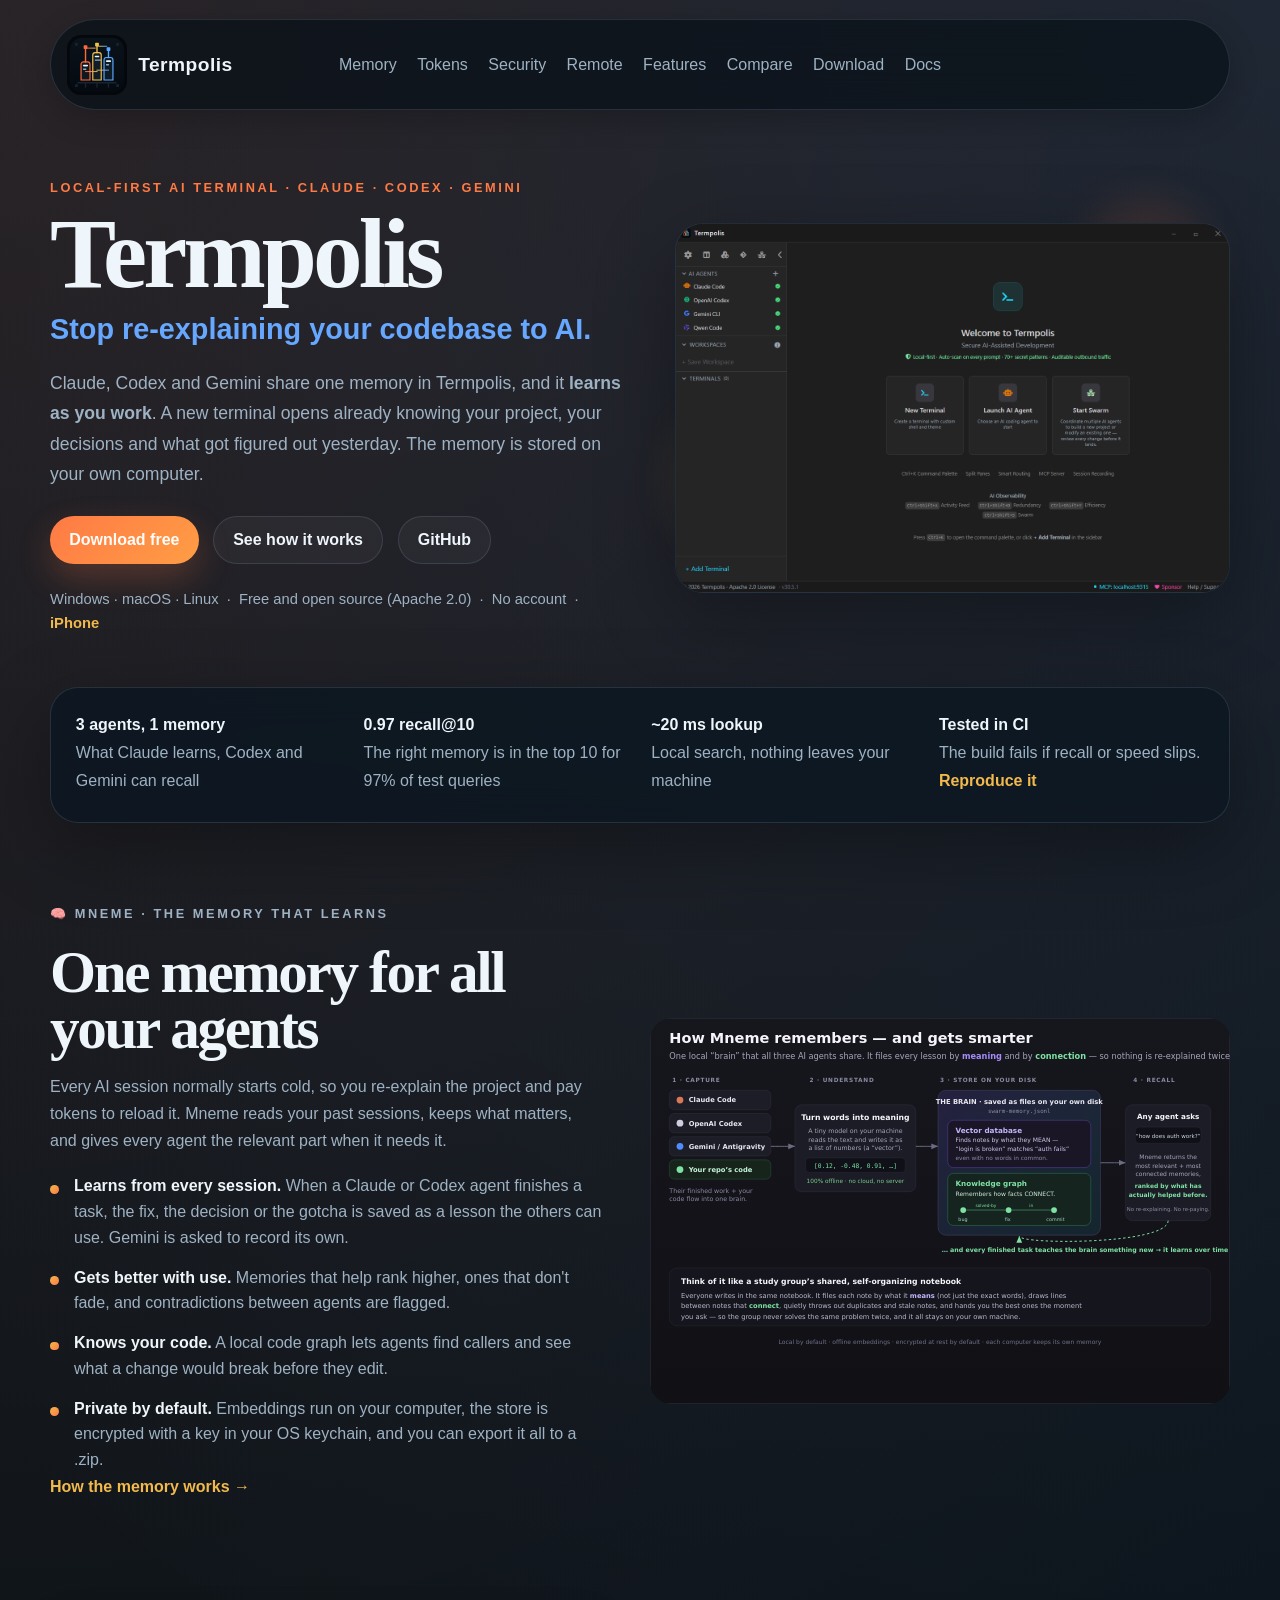
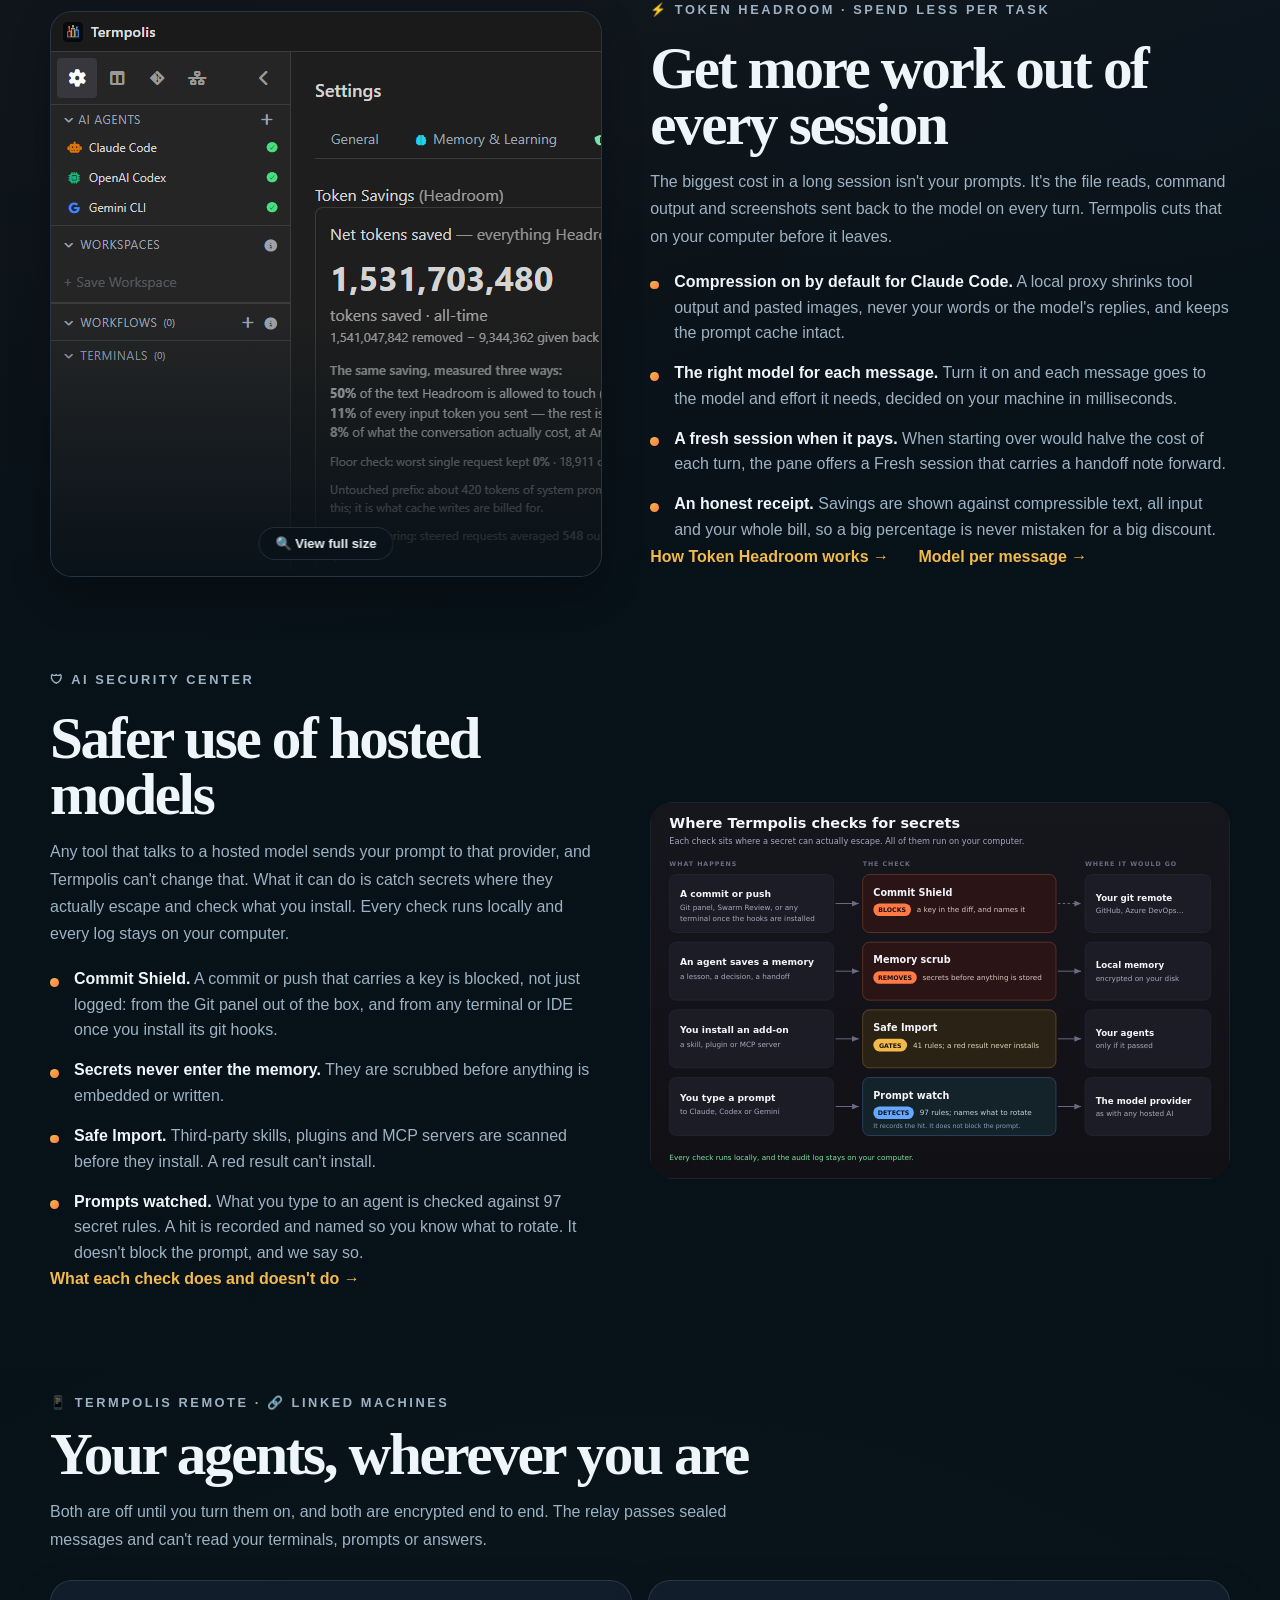
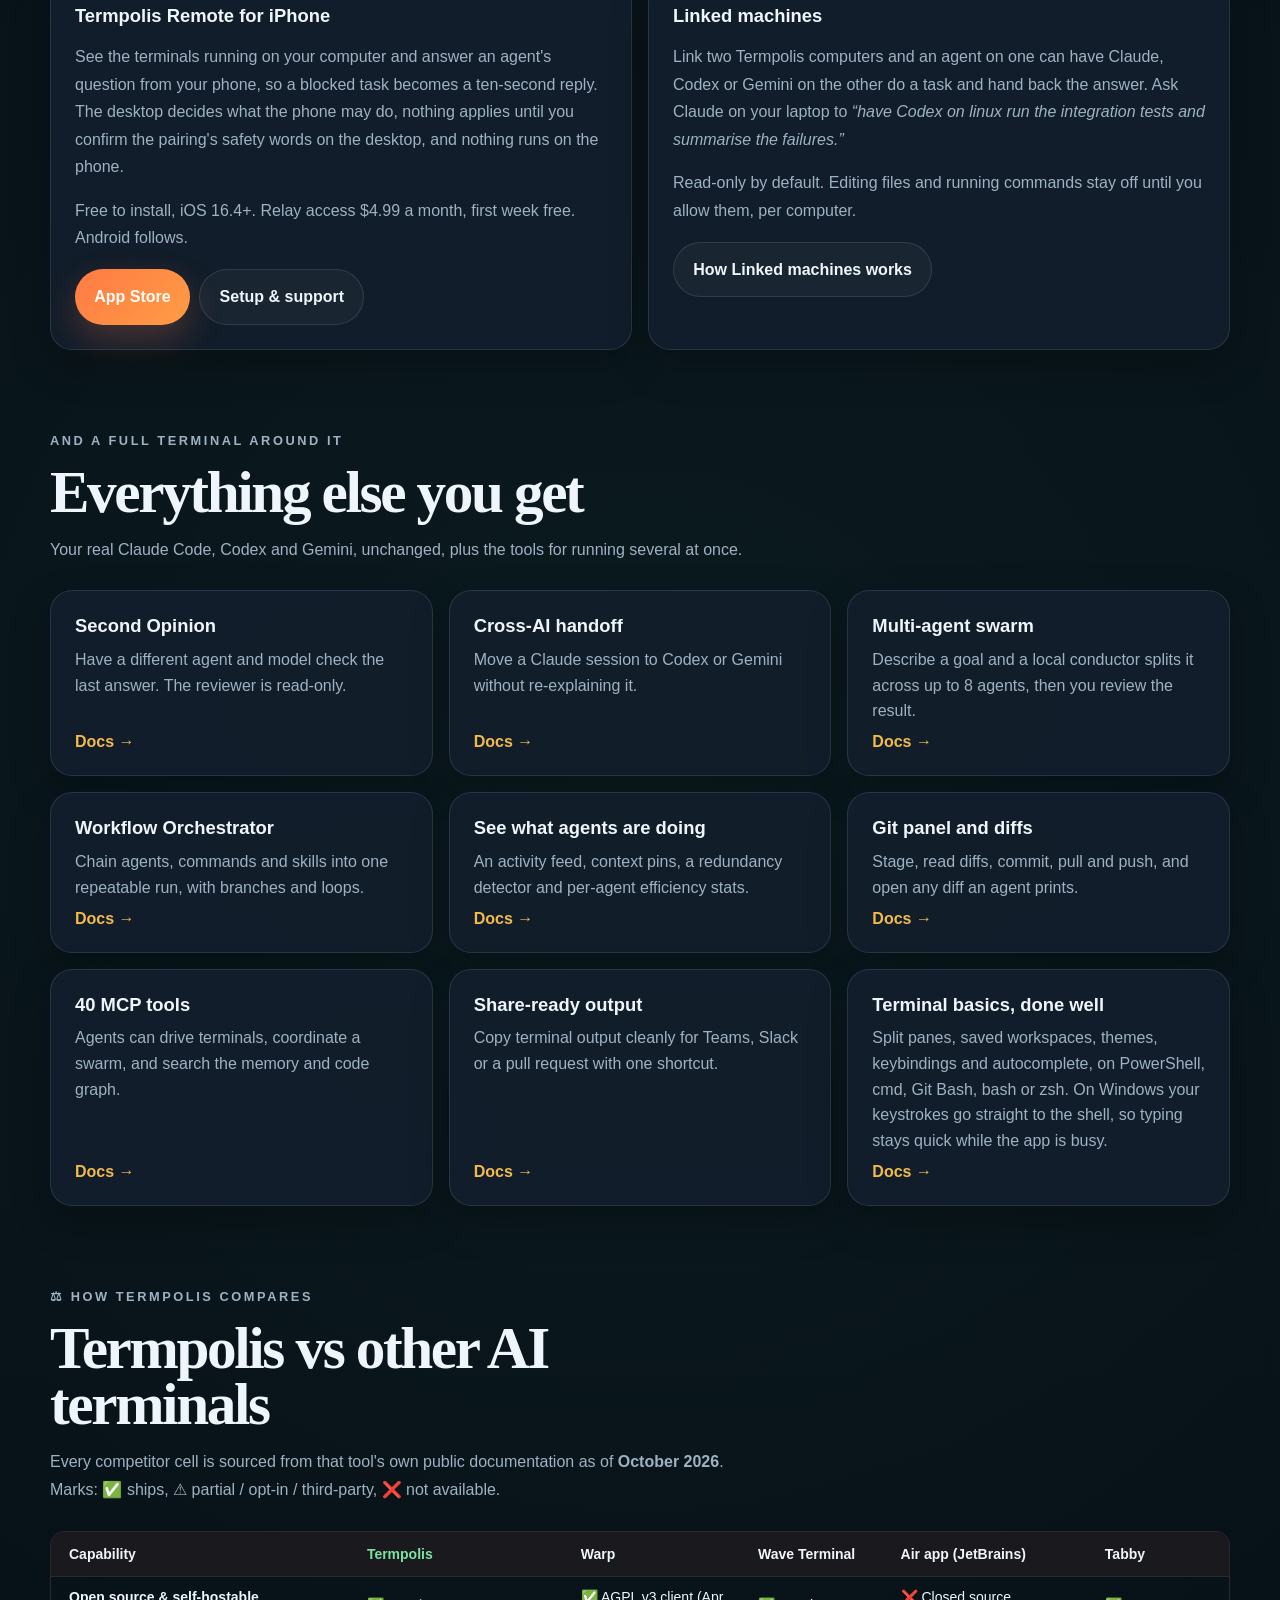
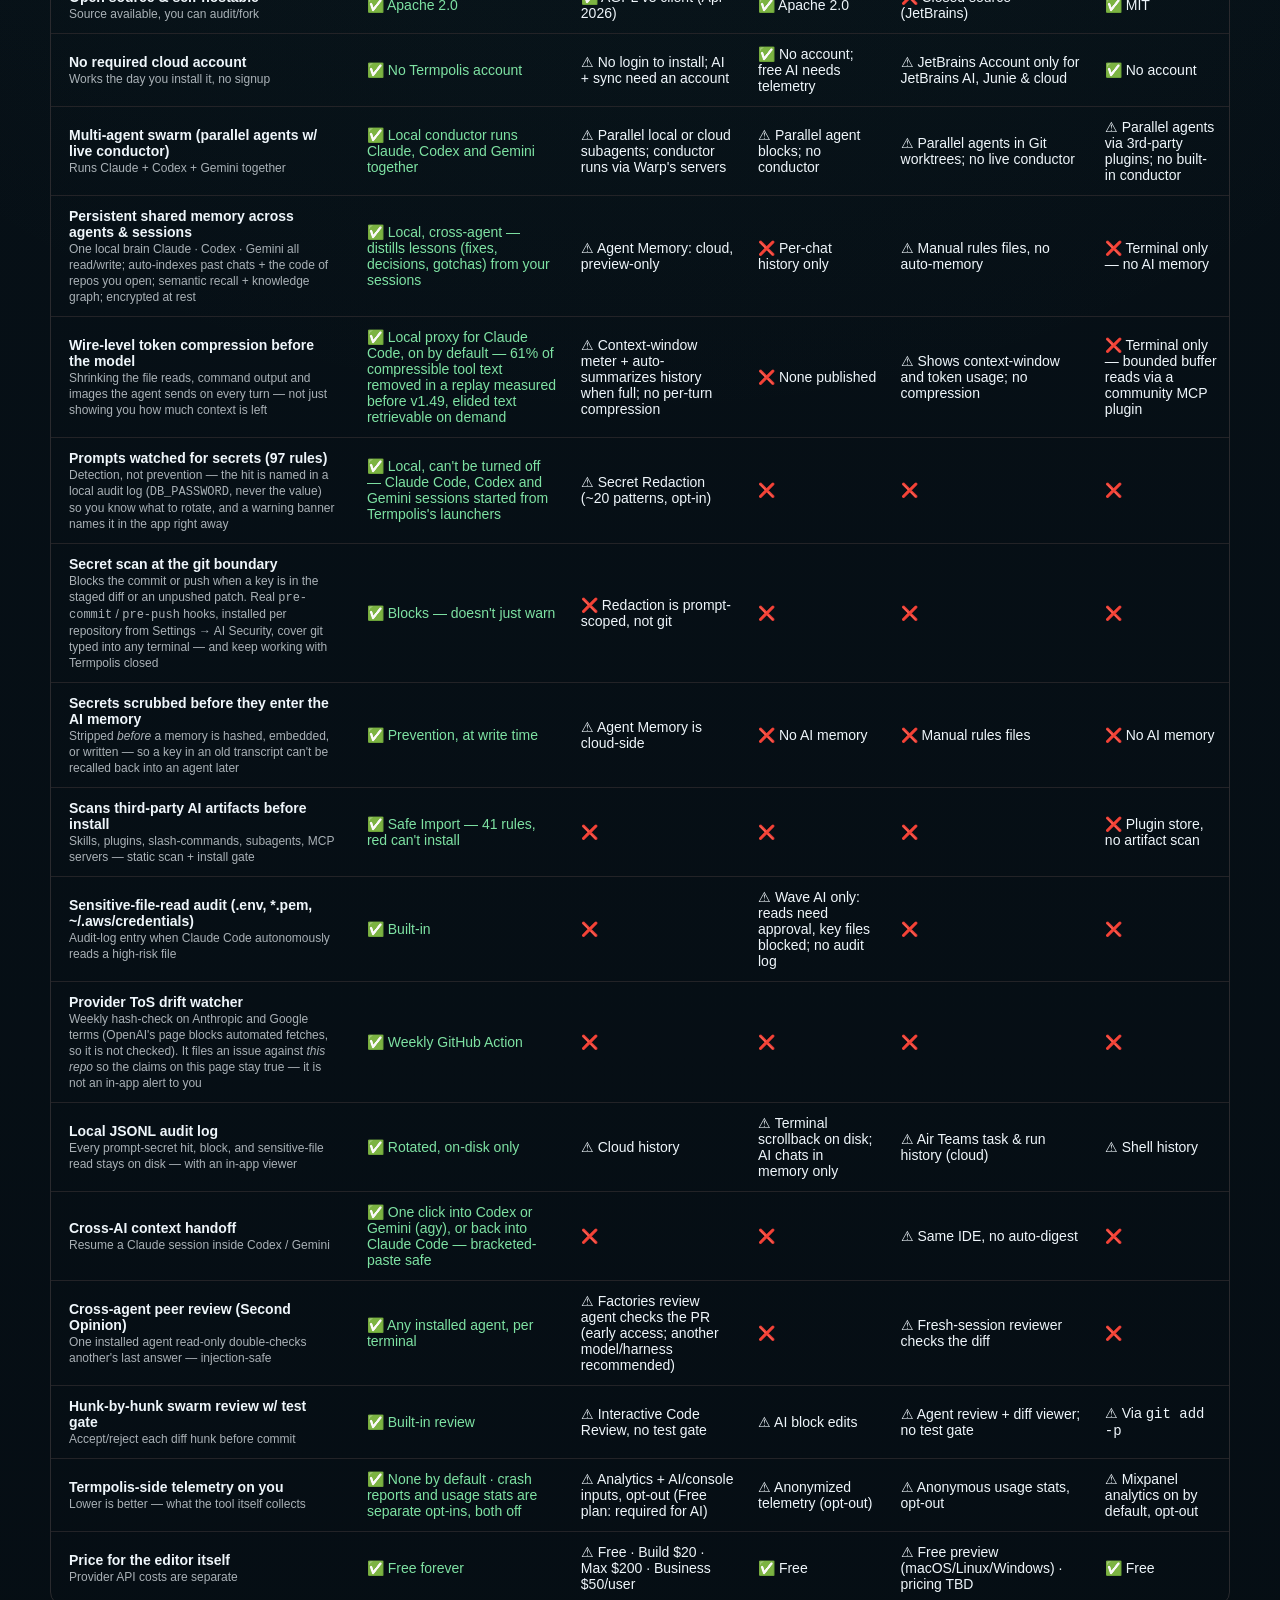
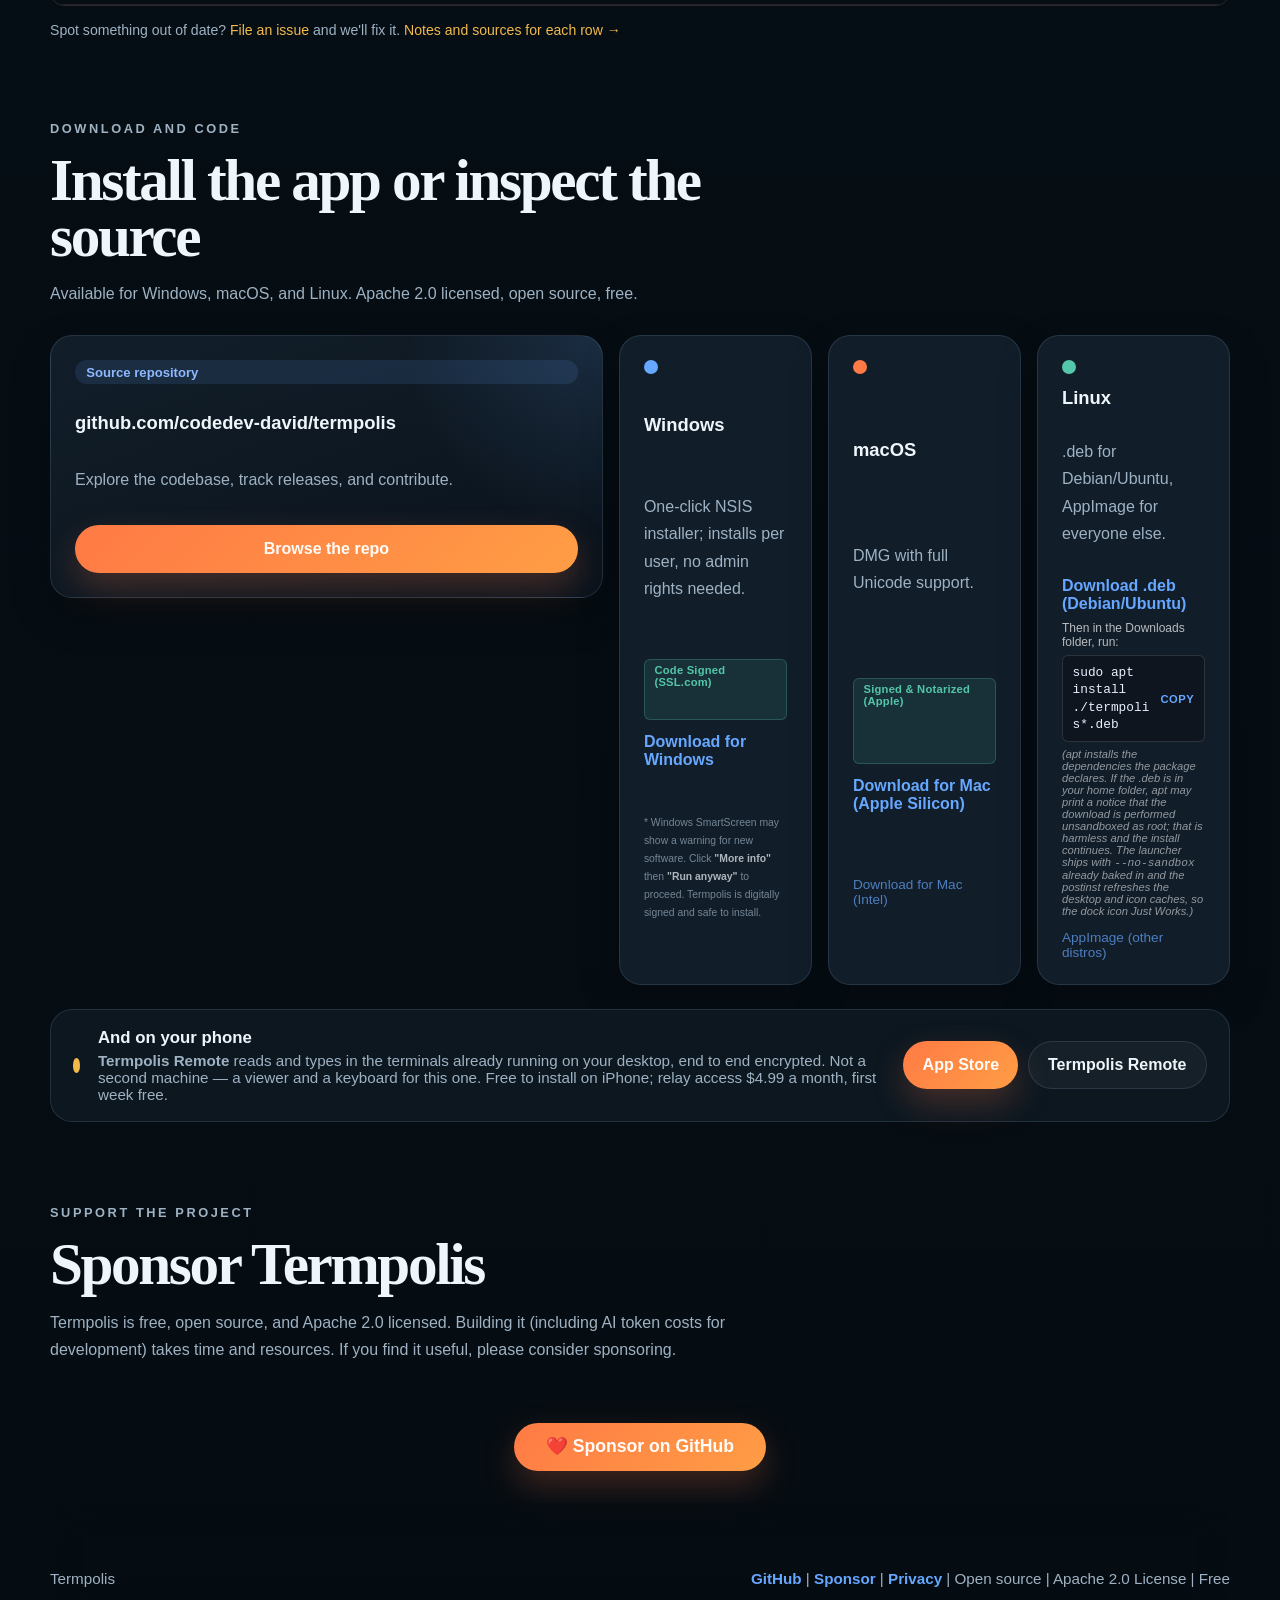
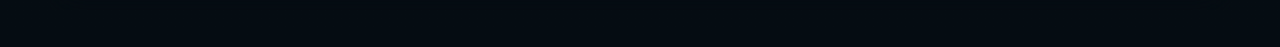
==== commit 70430e93: "Site: v1.60 and v1.61 in the docs, privacy policy and phone page Docs: phone pairing confirmed on th" ====
--- a/index.html
+++ b/index.html
@@ -43,7 +43,7 @@
     "url": "https://termpolis.com/",
     "applicationCategory": "DeveloperApplication",
     "operatingSystem": "Windows, macOS, Linux",
-    "softwareVersion": "1.59.0",
+    "softwareVersion": "1.61.1",
     "offers": {
       "@type": "Offer",
       "price": "0",
@@ -225,7 +225,7 @@
         <div class="feature-grid">
           <article class="card">
             <h3>Termpolis Remote for iPhone</h3>
-            <p>See the terminals running on your computer and answer an agent's question from your phone, so a blocked task becomes a ten-second reply. The desktop decides what the phone may do, and nothing runs on the phone.</p>
+            <p>See the terminals running on your computer and answer an agent's question from your phone, so a blocked task becomes a ten-second reply. The desktop decides what the phone may do, nothing applies until you confirm the pairing's safety words on the desktop, and nothing runs on the phone.</p>
             <p class="mini-note">Free to install, iOS 16.4+. Relay access $4.99 a month, first week free. Android follows.</p>
             <p class="card-actions"><a class="button" href="https://apps.apple.com/us/app/termpolis-r/id6809306362" target="_blank" rel="noreferrer">App Store</a> <a class="button button-secondary" href="/mobile/">Setup &amp; support</a></p>
           </article>
@@ -289,7 +289,7 @@
           </article>
           <article class="card" id="workspaces">
             <h3>Terminal basics, done well</h3>
-            <p>Split panes, saved workspaces, themes, keybindings and autocomplete, on PowerShell, cmd, Git Bash, bash or zsh.</p>
+            <p>Split panes, saved workspaces, themes, keybindings and autocomplete, on PowerShell, cmd, Git Bash, bash or zsh. On Windows your keystrokes go straight to the shell, so typing stays quick while the app is busy.</p>
             <a class="card-link" href="docs.html#workspaces">Docs &rarr;</a>
           </article>
         </div>
